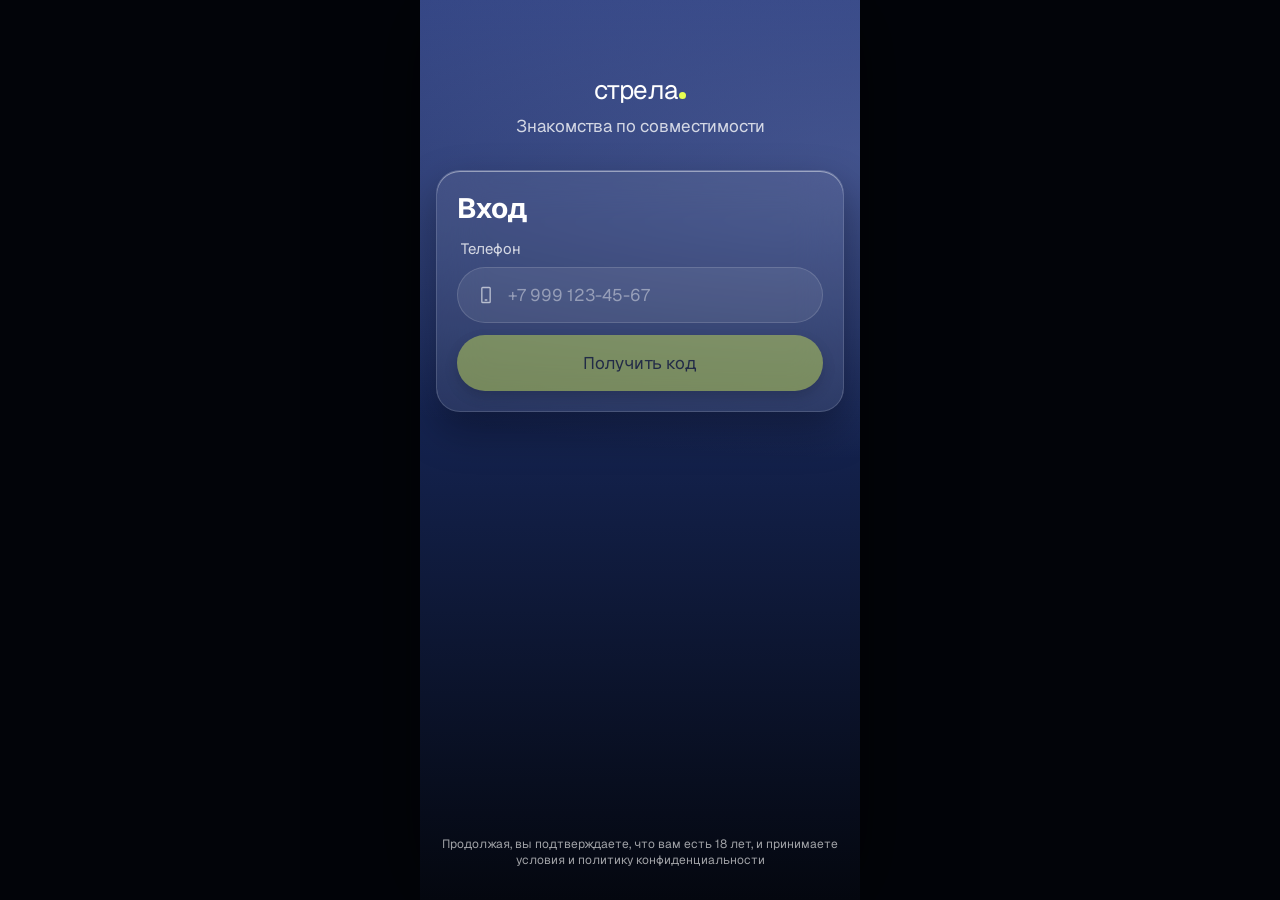
==== strela/index.html @ 4c004683 "Add «Стрела» test PWA under /strela/ Static build of apps/web from dmitriikotov01/strela_app (PR #1)" ====
<!doctype html>
<html lang="ru">
  <head>
    <meta charset="UTF-8" />
    <meta name="viewport" content="width=device-width, initial-scale=1, viewport-fit=cover" />
    <meta name="theme-color" content="#2f4180" />
    <meta name="apple-mobile-web-app-capable" content="yes" />
    <meta name="apple-mobile-web-app-status-bar-style" content="black-translucent" />
    <link rel="apple-touch-icon" href="pwa-192.png" />
    <link rel="icon" href="pwa-192.png" />
    <link rel="preconnect" href="https://fonts.googleapis.com" />
    <link rel="preconnect" href="https://fonts.gstatic.com" crossorigin />
    <link href="https://fonts.googleapis.com/css2?family=Geist:wght@100..500&display=swap" rel="stylesheet" />
    <title>Стрела — знакомства по совместимости</title>
    <script type="module" crossorigin src="/strela/assets/index-BWFSffxX.js"></script>
    <link rel="stylesheet" crossorigin href="/strela/assets/index-DrBJY9d1.css">
  <link rel="manifest" href="/strela/manifest.webmanifest"><script id="vite-plugin-pwa:register-sw" src="/strela/registerSW.js"></script></head>
  <body>
    <div id="root"></div>
  </body>
</html>
---- strela/assets/index-DrBJY9d1.css ----
:root{--bg-top: #2f4180;--bg-mid: #152452;--bg-bottom: #04070f;--bg-cloud: #6878b4;--glass: rgba(255, 255, 255, .08);--glass-strong: rgba(255, 255, 255, .13);--stroke: rgba(255, 255, 255, .14);--stroke-strong: rgba(255, 255, 255, .4);--text: #ffffff;--text-2: rgba(255, 255, 255, .78);--text-3: rgba(255, 255, 255, .62);--text-off: rgba(255, 255, 255, .42);--lime: #e7ff51;--on-lime: #0c0d0f;--low: #ff6b5e;--medium: #ffb547;--good: #5ed6a0;--surface: #141c40;--surface-2: #1c2652;--tab: rgba(11, 21, 48, .75);--shadow-card: 0 18px 40px rgba(0, 0, 8, .35), inset 0 1px 0 rgba(255, 255, 255, .45);--shadow-tile: 0 12px 30px rgba(0, 0, 8, .3), inset 0 1px 0 rgba(255, 255, 255, .35);--shadow-button: 0 8px 20px rgba(0, 0, 8, .3), inset 0 1px 0 rgba(255, 255, 255, .3);--r-16: 16px;--r-20: 20px;--r-24: 24px;--r-28: 28px;--safe-bottom: env(safe-area-inset-bottom, 0px)}*,*:before,*:after{box-sizing:border-box}html,body,#root{height:100%;margin:0}html{background:var(--bg-bottom)}body{font-family:Geist,-apple-system,BlinkMacSystemFont,Segoe UI,system-ui,sans-serif;font-size:17px;line-height:24px;color:var(--text);background:var(--bg-bottom);-webkit-font-smoothing:antialiased;-webkit-tap-highlight-color:transparent;overscroll-behavior:none}a{color:inherit;text-decoration:none}button,input,textarea,select{font:inherit;color:inherit}button{cursor:pointer;border:0;background:none;padding:0}input,textarea{border:0;outline:none;background:none}h1,h2,h3,p{margin:0}.device{position:relative;max-width:440px;min-height:100%;margin:0 auto;overflow:hidden;background:radial-gradient(120% 55% at 70% 18%,rgba(104,120,180,.45),transparent 60%),linear-gradient(180deg,var(--bg-top) 0%,var(--bg-mid) 45%,var(--bg-bottom) 100%);background-attachment:fixed}@media (min-width: 480px){body{background:#020409}.device{min-height:100vh;box-shadow:0 0 80px #0009}}.screen{position:relative;min-height:100dvh;padding:16px 16px calc(120px + var(--safe-bottom));display:flex;flex-direction:column}.screen.no-tab{padding-bottom:calc(32px + var(--safe-bottom))}.t-display{font-weight:300;font-size:52px;line-height:1;letter-spacing:-.04em}.t-large{font-weight:300;font-size:40px;line-height:1.05;letter-spacing:-.03em}.t-hero{font-weight:100;font-size:64px;line-height:1;letter-spacing:-.04em}.t-title-l{font-size:28px;line-height:34px;letter-spacing:-.02em}.t-title{font-weight:500;font-size:20px;line-height:26px;letter-spacing:-.02em}.t-body{font-size:17px;line-height:24px}.t-label{font-size:15px;line-height:20px}.t-caption{font-size:13px;line-height:18px}.t-micro{font-weight:500;font-size:11px;line-height:14px}.t-overline{font-weight:500;font-size:13px;line-height:18px;letter-spacing:.04em;text-transform:uppercase;color:var(--lime)}.c-2{color:var(--text-2)}.c-3{color:var(--text-3)}.c-lime{color:var(--lime)}.c-low{color:var(--low)}.c-medium{color:var(--medium)}.header{display:flex;align-items:center;justify-content:space-between;gap:12px;min-height:52px;margin-bottom:16px}.header .title{flex:1;text-align:center;font-size:17px;color:var(--text-2)}.logo{font-size:26px;font-weight:400;letter-spacing:-.03em}.logo i{display:inline-block;width:7px;height:7px;margin-left:2px;border-radius:50%;background:var(--lime);font-style:normal}.glass{background:var(--glass);border:1px solid var(--stroke);border-radius:var(--r-24);box-shadow:var(--shadow-card);backdrop-filter:blur(24px);-webkit-backdrop-filter:blur(24px)}.tile{background:var(--glass);border:1px solid var(--stroke);border-radius:var(--r-20);box-shadow:var(--shadow-tile)}.card{padding:20px}.stack{display:flex;flex-direction:column;gap:12px}.row{display:flex;align-items:center;gap:12px}.spacer{flex:1}.gbtn{width:52px;height:52px;border-radius:50%;display:grid;place-items:center;background:var(--glass-strong);border:1px solid var(--stroke);box-shadow:var(--shadow-button);backdrop-filter:blur(30px);-webkit-backdrop-filter:blur(30px);flex:none;position:relative}.gbtn .badge{position:absolute;top:-2px;right:-2px;min-width:18px;height:18px;padding:0 5px;border-radius:9px;background:var(--lime);color:var(--on-lime);font-size:11px;font-weight:500;line-height:18px;text-align:center}.btn{display:flex;align-items:center;justify-content:center;gap:8px;width:100%;height:56px;border-radius:28px;font-size:17px;transition:transform .12s ease,opacity .12s ease}.btn:active{transform:scale(.98)}.btn:disabled{opacity:.4;pointer-events:none}.btn.primary{background:var(--lime);color:var(--on-lime);box-shadow:0 6px 14px #00000866}.btn.glass-b{background:var(--glass-strong);border:1px solid var(--stroke);box-shadow:var(--shadow-button)}.btn.link{height:auto;padding:8px;color:var(--lime);font-size:15px}.slider-btn{position:relative;height:60px;border-radius:30px;background:var(--glass-strong);border:1px solid var(--stroke);box-shadow:var(--shadow-button);display:flex;align-items:center;justify-content:center;font-size:17px;width:100%}.slider-btn .knob{position:absolute;left:4px;top:4px;width:50px;height:50px;border-radius:50%;background:var(--lime);color:var(--on-lime);display:grid;place-items:center}.field{display:flex;flex-direction:column;gap:6px}.field label{font-size:15px;color:var(--text-2);padding-left:4px}.input{display:flex;align-items:center;gap:10px;height:56px;padding:0 18px;border-radius:28px;background:var(--glass);border:1px solid var(--stroke)}.input:focus-within{border-color:var(--lime)}.input.error{border-color:var(--low)}.input input{flex:1;min-width:0;font-size:17px}.input input::placeholder{color:var(--text-off)}.input svg{color:var(--text-3);flex:none}.hint{font-size:13px;color:var(--text-3);padding-left:4px}.hint.error{color:var(--low)}.seg{display:flex;padding:4px;border-radius:24px;background:var(--glass);border:1px solid var(--stroke)}.seg button{flex:1;height:38px;border-radius:20px;font-size:15px;color:var(--text-2)}.seg button.on{background:var(--glass-strong);color:var(--text);box-shadow:inset 0 1px #ffffff4d}.chips{display:flex;flex-wrap:wrap;gap:8px}.chip{height:32px;padding:0 12px;border-radius:16px;border:1px solid rgba(231,255,81,.5);color:var(--lime);font-size:13px;display:inline-flex;align-items:center;background:#e7ff510f}.chip.plain{border-color:var(--stroke);color:var(--text-2);background:var(--glass)}.badge-pct{display:inline-flex;align-items:center;gap:4px;height:28px;padding:0 10px;border-radius:14px;background:var(--lime);color:var(--on-lime);font-size:14px;font-weight:500}.badge-pct.sm{height:22px;padding:0 8px;font-size:12px;border-radius:11px}.photo{position:relative;display:grid;place-items:center;overflow:hidden;color:#fff;font-weight:300;background:linear-gradient(180deg,hsl(var(--h, 225) 35% 45%),hsl(var(--h, 225) 40% 20%));border:1px solid var(--stroke)}.photo img{position:absolute;top:0;right:0;bottom:0;left:0;width:100%;height:100%;object-fit:cover}.tabbar{position:fixed;left:50%;transform:translate(-50%);bottom:calc(16px + var(--safe-bottom));width:min(408px,calc(100% - 32px));height:68px;padding:0 12px;border-radius:34px;background:var(--tab);border:1px solid var(--stroke);box-shadow:0 10px 30px #00000866,inset 0 1px #fff3;backdrop-filter:blur(30px);-webkit-backdrop-filter:blur(30px);display:flex;align-items:center;justify-content:space-around;z-index:20}.tabbar a{position:relative;width:52px;height:52px;display:grid;place-items:center;color:var(--text-3)}.tabbar a.on{color:var(--text)}.tabbar a.on:after{content:"";position:absolute;bottom:4px;width:4px;height:4px;border-radius:50%;background:var(--lime)}.tabbar a.center{background:var(--lime);color:var(--on-lime);border-radius:50%}.tabbar a.center.on:after{display:none}.tabbar .dot{position:absolute;top:10px;right:10px;width:8px;height:8px;border-radius:50%;background:var(--lime)}.deck{position:relative;flex:1;min-height:480px;margin-bottom:16px}.swipe-card{position:absolute;top:0;right:0;bottom:0;left:0;border-radius:28px;overflow:hidden;touch-action:none;-webkit-user-select:none;user-select:none;box-shadow:var(--shadow-card);will-change:transform}.swipe-card .photo{position:absolute;top:0;right:0;bottom:0;left:0;border-radius:28px;font-size:96px}.swipe-card .shade{position:absolute;top:0;right:0;bottom:0;left:0;background:linear-gradient(180deg,transparent 40%,rgba(4,7,15,.92) 100%);pointer-events:none}.swipe-card .info{position:absolute;left:20px;right:20px;bottom:20px;display:flex;flex-direction:column;gap:6px;pointer-events:none}.swipe-card .bars{position:absolute;top:12px;left:16px;right:16px;display:flex;gap:6px}.swipe-card .bars i{flex:1;height:3px;border-radius:2px;background:#ffffffd9}.swipe-card.behind{transform:scale(.95) translateY(14px);opacity:.6}.stamp{position:absolute;top:40px;padding:6px 14px;border-radius:12px;border:2px solid;font-size:22px;font-weight:500;letter-spacing:.04em;opacity:0;pointer-events:none}.stamp.like{left:24px;color:var(--lime);border-color:var(--lime);transform:rotate(-12deg)}.stamp.nope{right:24px;color:var(--low);border-color:var(--low);transform:rotate(12deg)}.actions{display:flex;align-items:center;justify-content:center;gap:20px;margin-bottom:8px}.actions .big{width:72px;height:72px;border-radius:50%;background:var(--lime);color:var(--on-lime);display:grid;place-items:center;box-shadow:0 0 24px #e7ff5159}.level{display:flex;flex-direction:column;gap:8px}.level .top{display:flex;justify-content:space-between;font-size:15px;line-height:20px}.level .track{height:6px;border-radius:3px;background:var(--glass-strong);overflow:hidden}.level .fill{height:100%;border-radius:3px;background:var(--lime)}.level .fill.medium{background:var(--medium)}.level .fill.low{background:var(--low)}.ring{position:relative;width:240px;height:240px;margin:0 auto}.ring svg{position:absolute;top:0;right:0;bottom:0;left:0;transform:rotate(-90deg)}.ring .center{position:absolute;top:0;right:0;bottom:0;left:0;display:flex;flex-direction:column;align-items:center;justify-content:center}.list{padding:4px 16px}.list-row{display:flex;align-items:center;gap:12px;padding:12px 0;border-bottom:1px solid var(--stroke);width:100%;text-align:left}.list-row:last-child{border-bottom:0}.list-row .ico{width:44px;height:44px;border-radius:50%;display:grid;place-items:center;background:var(--glass-strong);border:1px solid var(--stroke);flex:none}.bubbles{display:flex;flex-direction:column;gap:10px;padding-bottom:90px}.bubble{max-width:78%;padding:12px 16px;border-radius:20px;font-size:16px;line-height:22px}.bubble.them{align-self:flex-start;background:var(--surface-2);border:1px solid var(--stroke);border-bottom-left-radius:6px}.bubble.me{align-self:flex-end;background:var(--lime);color:var(--on-lime);border-bottom-right-radius:6px}.composer{position:fixed;left:50%;transform:translate(-50%);bottom:calc(16px + var(--safe-bottom));width:min(408px,calc(100% - 32px));display:flex;gap:10px;z-index:20}.composer .input{flex:1;background:#141c40e6;-webkit-backdrop-filter:blur(20px);backdrop-filter:blur(20px)}.send{width:56px;height:56px;border-radius:50%;background:var(--lime);color:var(--on-lime);display:grid;place-items:center;flex:none}.overlay{position:fixed;top:0;right:0;bottom:0;left:0;z-index:50;background:#02040c99;backdrop-filter:blur(8px);-webkit-backdrop-filter:blur(8px);display:flex;align-items:flex-end;justify-content:center;animation:fade .2s ease}.sheet{width:min(440px,100%);max-height:92dvh;overflow:auto;padding:12px 20px calc(24px + var(--safe-bottom));border-radius:28px 28px 0 0;background:linear-gradient(180deg,#1f2c63,#0b1330);border:1px solid var(--stroke);border-bottom:0;animation:up .25s ease}.sheet .grab{width:40px;height:4px;border-radius:2px;background:var(--stroke-strong);margin:0 auto 16px}.fullscreen{position:fixed;top:0;right:0;bottom:0;left:0;z-index:60;overflow:auto}@keyframes fade{0%{opacity:0}}@keyframes up{0%{transform:translateY(40px);opacity:0}}.grid2{display:grid;grid-template-columns:1fr 1fr;gap:12px}.grid3{display:grid;grid-template-columns:repeat(3,1fr);gap:10px}.check{width:22px;height:22px;border-radius:50%;background:var(--lime);color:var(--on-lime);display:grid;place-items:center;flex:none}.progress-dots{display:flex;gap:6px;justify-content:center;flex:1}.progress-dots i{width:14px;height:3px;border-radius:2px;background:var(--stroke-strong)}.progress-dots i.on{width:28px;background:var(--lime)}.select-tile{position:relative;padding:16px;min-height:96px;display:flex;flex-direction:column;justify-content:space-between;text-align:left;border-radius:var(--r-20);background:var(--glass);border:1px solid var(--stroke);box-shadow:var(--shadow-tile)}.select-tile.on{border-color:var(--lime);background:#e7ff5112}.select-tile .check{position:absolute;top:12px;right:12px}.empty{flex:1;display:flex;flex-direction:column;align-items:center;justify-content:center;text-align:center;gap:12px;padding:40px 20px}.locked{position:relative}.locked .blur{filter:blur(6px);pointer-events:none;-webkit-user-select:none;user-select:none}.range{-webkit-appearance:none;-moz-appearance:none;appearance:none;width:100%;height:4px;border-radius:2px;background:linear-gradient(90deg,var(--lime) var(--p, 50%),var(--stroke-strong) var(--p, 50%))}.range::-webkit-slider-thumb{-webkit-appearance:none;width:22px;height:22px;border-radius:50%;background:var(--lime);box-shadow:0 0 10px #e7ff5180}.range::-moz-range-thumb{width:22px;height:22px;border:0;border-radius:50%;background:var(--lime)}.toast{position:fixed;left:50%;top:20px;transform:translate(-50%);z-index:80;padding:10px 16px;border-radius:16px;background:var(--surface-2);border:1px solid var(--stroke);font-size:15px;animation:fade .2s ease}.test-note{font-size:12px;line-height:16px;color:var(--text-3);text-align:center}.report-block{padding:20px;display:flex;flex-direction:column;gap:10px}.report-block p{font-size:16px;line-height:23px;color:var(--text-2);white-space:pre-line}.purpose{display:grid;grid-template-columns:1fr 1fr;gap:10px}.purpose .tile{padding:14px}
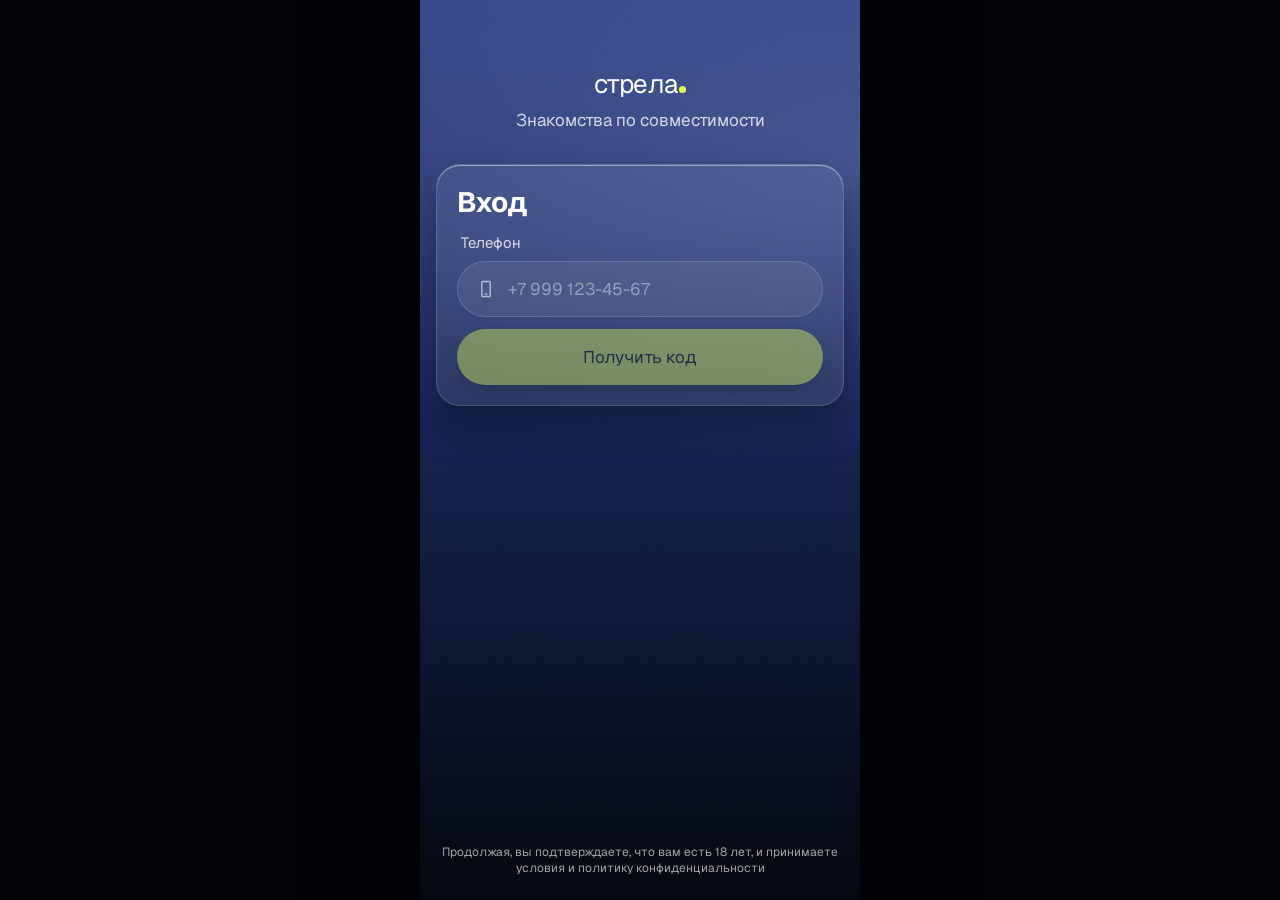
==== commit 9f689050: "Стрела: фото на весь экран, светлая тема, безопасные зоны iPhone, новый порядок меню Co-Authored-By:" ====
--- a/strela/index.html
+++ b/strela/index.html
@@ -12,8 +12,8 @@
     <link rel="preconnect" href="https://fonts.gstatic.com" crossorigin />
     <link href="https://fonts.googleapis.com/css2?family=Geist:wght@100..500&display=swap" rel="stylesheet" />
     <title>Стрела — знакомства по совместимости</title>
-    <script type="module" crossorigin src="/strela/assets/index-BWFSffxX.js"></script>
-    <link rel="stylesheet" crossorigin href="/strela/assets/index-DrBJY9d1.css">
+    <script type="module" crossorigin src="/strela/assets/index-BHqQXn82.js"></script>
+    <link rel="stylesheet" crossorigin href="/strela/assets/index-CnXXMaAQ.css">
   <link rel="manifest" href="/strela/manifest.webmanifest"><script id="vite-plugin-pwa:register-sw" src="/strela/registerSW.js"></script></head>
   <body>
     <div id="root"></div>
--- a/strela/assets/index-CnXXMaAQ.css
+++ b/strela/assets/index-CnXXMaAQ.css
@@ -0,0 +1 @@
+:root{--bg-top: #2f4180;--bg-mid: #152452;--bg-bottom: #04070f;--bg-cloud: #6878b4;--glass: rgba(255, 255, 255, .08);--glass-strong: rgba(255, 255, 255, .13);--stroke: rgba(255, 255, 255, .14);--stroke-strong: rgba(255, 255, 255, .4);--text: #ffffff;--text-2: rgba(255, 255, 255, .78);--text-3: rgba(255, 255, 255, .62);--text-off: rgba(255, 255, 255, .42);--lime: #e7ff51;--on-lime: #0c0d0f;--low: #ff6b5e;--medium: #ffb547;--good: #5ed6a0;--surface: #141c40;--surface-2: #1c2652;--tab: rgba(11, 21, 48, .75);--shadow-card: 0 18px 40px rgba(0, 0, 8, .35), inset 0 1px 0 rgba(255, 255, 255, .45);--shadow-tile: 0 12px 30px rgba(0, 0, 8, .3), inset 0 1px 0 rgba(255, 255, 255, .35);--shadow-button: 0 8px 20px rgba(0, 0, 8, .3), inset 0 1px 0 rgba(255, 255, 255, .3);--r-16: 16px;--r-20: 20px;--r-24: 24px;--r-28: 28px;--safe-top: env(safe-area-inset-top, 0px);--safe-bottom: env(safe-area-inset-bottom, 0px);--tab-bottom: max(10px, calc(var(--safe-bottom) - 8px));--tab-h: 68px;--accent-rgb: 231, 255, 81;--accent-line: rgba(var(--accent-rgb), .6);--verdict: var(--lime);--page-bg: var(--bg-bottom);--desk-bg: #020409;--sheet-bg: linear-gradient(180deg, #1f2c63, #0b1330);--composer-bg: rgba(20, 28, 64, .9);--bottom-fade: rgba(4, 7, 15, .95);--device-bg: radial-gradient(120% 55% at 70% 18%, rgba(104, 120, 180, .45), transparent 60%), linear-gradient(180deg, var(--bg-top) 0%, var(--bg-mid) 45%, var(--bg-bottom) 100%);--grain-opacity: .14;--grain-blend: overlay}:root[data-theme=light]{--bg-top: #ffffff;--bg-mid: #ffffff;--bg-bottom: #ffffff;--glass: rgba(40, 12, 22, .04);--glass-strong: rgba(40, 12, 22, .07);--stroke: rgba(40, 12, 22, .1);--stroke-strong: rgba(40, 12, 22, .28);--text: #1a1216;--text-2: rgba(26, 18, 22, .74);--text-3: rgba(26, 18, 22, .56);--text-off: rgba(26, 18, 22, .38);--lime: #7b1730;--on-lime: #ffffff;--accent-rgb: 123, 23, 48;--verdict: #ffd2dc;--low: #d4473a;--medium: #c97a12;--good: #1f9a63;--surface: #ffffff;--surface-2: #f4eef0;--tab: rgba(255, 255, 255, .85);--shadow-card: 0 14px 34px rgba(60, 16, 30, .1), inset 0 1px 0 rgba(255, 255, 255, .9);--shadow-tile: 0 10px 24px rgba(60, 16, 30, .08), inset 0 1px 0 rgba(255, 255, 255, .9);--shadow-button: 0 6px 16px rgba(60, 16, 30, .1), inset 0 1px 0 rgba(255, 255, 255, .9);--page-bg: #ffffff;--desk-bg: #ebe6e8;--sheet-bg: linear-gradient(180deg, #ffffff, #f7f2f4);--composer-bg: rgba(255, 255, 255, .92);--bottom-fade: rgba(255, 255, 255, .96);--device-bg: radial-gradient(120% 55% at 70% 18%, rgba(123, 23, 48, .06), transparent 60%), #ffffff;--grain-opacity: .1;--grain-blend: multiply}*,*:before,*:after{box-sizing:border-box}html,body,#root{height:100%;margin:0}html{background:var(--page-bg)}body{font-family:Geist,-apple-system,BlinkMacSystemFont,Segoe UI,system-ui,sans-serif;font-size:17px;line-height:24px;color:var(--text);background:var(--page-bg);-webkit-font-smoothing:antialiased;-webkit-tap-highlight-color:transparent;overscroll-behavior:none}a{color:inherit;text-decoration:none}button,input,textarea,select{font:inherit;color:inherit}button{cursor:pointer;border:0;background:none;padding:0}input,textarea{border:0;outline:none;background:none}h1,h2,h3,p{margin:0}.device{position:relative;max-width:440px;min-height:100%;margin:0 auto;overflow:hidden;background:var(--device-bg);background-attachment:fixed}.device:before{content:"";position:absolute;top:0;right:0;bottom:0;left:0;pointer-events:none;opacity:var(--grain-opacity);mix-blend-mode:var(--grain-blend);background-image:url("data:image/svg+xml,%3Csvg xmlns='http://www.w3.org/2000/svg' width='160' height='160'%3E%3Cfilter id='n'%3E%3CfeTurbulence type='fractalNoise' baseFrequency='0.85' numOctaves='3' stitchTiles='stitch'/%3E%3CfeColorMatrix values='0 0 0 0 0.5 0 0 0 0 0.5 0 0 0 0 0.5 0 0 0 1.4 -0.2'/%3E%3C/filter%3E%3Crect width='160' height='160' filter='url(%23n)'/%3E%3C/svg%3E")}@media (min-width: 480px){body{background:var(--desk-bg)}.device{min-height:100vh;box-shadow:0 0 80px #0009}}.screen{position:relative;min-height:100dvh;padding:calc(var(--safe-top) + 10px) 16px calc(var(--tab-bottom) + var(--tab-h) + 24px);display:flex;flex-direction:column}.screen.no-tab{padding-bottom:calc(24px + var(--safe-bottom))}.t-display{font-weight:300;font-size:52px;line-height:1;letter-spacing:-.04em}.t-large{font-weight:300;font-size:40px;line-height:1.05;letter-spacing:-.03em}.t-hero{font-weight:100;font-size:64px;line-height:1;letter-spacing:-.04em}.t-title-l{font-size:28px;line-height:34px;letter-spacing:-.02em}.t-title{font-weight:500;font-size:20px;line-height:26px;letter-spacing:-.02em}.t-body{font-size:17px;line-height:24px}.t-label{font-size:15px;line-height:20px}.t-caption{font-size:13px;line-height:18px}.t-micro{font-weight:500;font-size:11px;line-height:14px}.t-overline{font-weight:500;font-size:13px;line-height:18px;letter-spacing:.04em;text-transform:uppercase;color:var(--lime)}.c-2{color:var(--text-2)}.c-3{color:var(--text-3)}.c-lime{color:var(--lime)}.c-low{color:var(--low)}.c-medium{color:var(--medium)}.header{display:flex;align-items:center;justify-content:space-between;gap:12px;min-height:52px;margin-bottom:16px}.header .title{flex:1;text-align:center;font-size:17px;color:var(--text-2)}.logo{font-size:26px;font-weight:400;letter-spacing:-.03em}.logo i{display:inline-block;width:7px;height:7px;margin-left:2px;border-radius:50%;background:var(--lime);font-style:normal}.glass{background:var(--glass);border:1px solid var(--stroke);border-radius:var(--r-24);box-shadow:var(--shadow-card);backdrop-filter:blur(24px);-webkit-backdrop-filter:blur(24px)}.tile{background:var(--glass);border:1px solid var(--stroke);border-radius:var(--r-20);box-shadow:var(--shadow-tile)}.card{padding:20px}.stack{display:flex;flex-direction:column;gap:12px}.row{display:flex;align-items:center;gap:12px}.spacer{flex:1}.gbtn{width:52px;height:52px;border-radius:50%;display:grid;place-items:center;background:var(--glass-strong);border:1px solid var(--stroke);box-shadow:var(--shadow-button);backdrop-filter:blur(30px);-webkit-backdrop-filter:blur(30px);flex:none;position:relative}.gbtn .badge{position:absolute;top:-2px;right:-2px;min-width:18px;height:18px;padding:0 5px;border-radius:9px;background:var(--lime);color:var(--on-lime);font-size:11px;font-weight:500;line-height:18px;text-align:center}.btn{display:flex;align-items:center;justify-content:center;gap:8px;width:100%;height:56px;border-radius:28px;font-size:17px;transition:transform .12s ease,opacity .12s ease}.btn:active{transform:scale(.98)}.btn:disabled{opacity:.4;pointer-events:none}.btn.primary{background:var(--lime);color:var(--on-lime);box-shadow:0 6px 14px #00000866}.btn.glass-b{background:var(--glass-strong);border:1px solid var(--stroke);box-shadow:var(--shadow-button)}.btn.link{height:auto;padding:8px;color:var(--lime);font-size:15px}.slider-btn{position:relative;height:60px;border-radius:30px;background:var(--glass-strong);border:1px solid var(--stroke);box-shadow:var(--shadow-button);display:flex;align-items:center;justify-content:center;font-size:17px;width:100%}.slider-btn .knob{position:absolute;left:4px;top:4px;width:50px;height:50px;border-radius:50%;background:var(--lime);color:var(--on-lime);display:grid;place-items:center}.field{display:flex;flex-direction:column;gap:6px}.field label{font-size:15px;color:var(--text-2);padding-left:4px}.input{display:flex;align-items:center;gap:10px;height:56px;padding:0 18px;border-radius:28px;background:var(--glass);border:1px solid var(--stroke)}.input:focus-within{border-color:var(--lime)}.input.error{border-color:var(--low)}.input input{flex:1;min-width:0;font-size:17px}.input input::placeholder{color:var(--text-off)}.input svg{color:var(--text-3);flex:none}.hint{font-size:13px;color:var(--text-3);padding-left:4px}.hint.error{color:var(--low)}.seg{display:flex;padding:4px;border-radius:24px;background:var(--glass);border:1px solid var(--stroke)}.seg button{flex:1;height:38px;border-radius:20px;font-size:15px;color:var(--text-2)}.seg button.on{background:var(--glass-strong);color:var(--text);box-shadow:inset 0 1px #ffffff4d}.chips{display:flex;flex-wrap:wrap;gap:8px}.chip{height:32px;padding:0 12px;border-radius:16px;border:1px solid rgba(var(--accent-rgb),.5);color:var(--lime);font-size:13px;display:inline-flex;align-items:center;background:rgba(var(--accent-rgb),.06)}.chip.plain{border-color:var(--stroke);color:var(--text-2);background:var(--glass)}.badge-pct{display:inline-flex;align-items:center;gap:4px;height:28px;padding:0 10px;border-radius:14px;background:var(--lime);color:var(--on-lime);font-size:14px;font-weight:500}.badge-pct.sm{height:22px;padding:0 8px;font-size:12px;border-radius:11px}.photo{position:relative;display:grid;place-items:center;overflow:hidden;color:#fff;font-weight:300;background:linear-gradient(180deg,hsl(var(--h, 225) 35% 45%),hsl(var(--h, 225) 40% 20%));border:1px solid var(--stroke)}.photo img{position:absolute;top:0;right:0;bottom:0;left:0;width:100%;height:100%;object-fit:cover}.tabbar{position:fixed;left:50%;transform:translate(-50%);bottom:var(--tab-bottom);width:min(408px,calc(100% - 32px));height:var(--tab-h);padding:0 12px;border-radius:34px;background:var(--tab);border:1px solid var(--stroke);box-shadow:0 10px 30px #00000866,inset 0 1px #fff3;backdrop-filter:blur(30px);-webkit-backdrop-filter:blur(30px);display:flex;align-items:center;justify-content:space-around;z-index:20}.tabbar a{position:relative;width:52px;height:52px;display:grid;place-items:center;color:var(--text-3)}.tabbar a.on{color:var(--text)}.tabbar a.on:after{content:"";position:absolute;bottom:4px;width:4px;height:4px;border-radius:50%;background:var(--lime)}.tabbar a.center{background:var(--lime);color:var(--on-lime);border-radius:50%}.tabbar a.center.on:after{display:none}.tabbar .dot{position:absolute;top:10px;right:10px;width:8px;height:8px;border-radius:50%;background:var(--lime)}.feed{position:relative;height:100dvh;min-height:100%;overflow:hidden}.feed .deck{position:absolute;top:0;right:0;bottom:0;left:0}.feed-top{position:absolute;top:calc(var(--safe-top) + 8px);left:16px;right:16px;z-index:5;display:flex;align-items:center;justify-content:space-between;color:#fff;pointer-events:none}.feed-top>*{pointer-events:auto}.feed-top .logo{text-shadow:0 1px 8px rgba(0,0,0,.35)}.feed-top .gbtn,.feed-actions .gbtn,.float-top .gbtn{background:#ffffff2e;border-color:#ffffff47;color:#fff;box-shadow:0 8px 20px #0000084d}.feed-actions{position:absolute;left:0;right:0;bottom:calc(var(--tab-bottom) + var(--tab-h) + 14px);z-index:5;margin:0}.feed .empty{height:100%;padding-top:calc(var(--safe-top) + 80px);padding-bottom:calc(var(--tab-bottom) + var(--tab-h) + 24px)}.swipe-card{position:absolute;top:0;right:0;bottom:0;left:0;overflow:hidden;touch-action:none;-webkit-user-select:none;user-select:none;will-change:transform;color:#fff;background:#0b0f1d}.swipe-card .photo{position:absolute;top:0;right:0;bottom:0;left:0;border:0;font-size:140px}.swipe-card .shade{position:absolute;top:0;right:0;bottom:0;left:0;background:linear-gradient(180deg,rgba(4,7,15,.5) 0%,transparent 20%,transparent 42%,rgba(4,7,15,.94) 100%);pointer-events:none}.swipe-card .info{position:absolute;left:20px;right:20px;bottom:calc(var(--tab-bottom) + var(--tab-h) + 14px + 72px + 20px);display:flex;flex-direction:column;gap:6px;pointer-events:none}.swipe-card .c-2{color:#fffc}.swipe-card .verdict{color:var(--verdict)}.swipe-card .bars{position:absolute;top:calc(var(--safe-top) + 68px);left:16px;right:16px;display:flex;gap:6px}.swipe-card .bars i{flex:1;height:3px;border-radius:2px;background:#fff6}.swipe-card .bars i.on{background:#fff}.stamp{position:absolute;top:calc(var(--safe-top) + 90px);padding:6px 14px;border-radius:12px;border:2px solid;font-size:22px;font-weight:500;letter-spacing:.04em;opacity:0;pointer-events:none}.stamp.like{left:24px;color:var(--lime);border-color:var(--lime);transform:rotate(-12deg)}.stamp.nope{right:24px;color:var(--low);border-color:var(--low);transform:rotate(12deg)}:root[data-theme=light] .stamp.like{color:#fff;border-color:#fff}.actions{display:flex;align-items:center;justify-content:center;gap:20px;margin-bottom:8px}.actions .big{width:72px;height:72px;border-radius:50%;background:var(--lime);color:var(--on-lime);display:grid;place-items:center;box-shadow:0 0 24px rgba(var(--accent-rgb),.35)}.float-top{position:absolute;top:calc(var(--safe-top) + 8px);z-index:3}.bottom-bar{position:fixed;left:0;right:0;bottom:0;z-index:10;margin:0;padding:40px 0 calc(var(--safe-bottom) + 14px);background:linear-gradient(180deg,transparent,var(--bottom-fade) 45%)}.level{display:flex;flex-direction:column;gap:8px}.level .top{display:flex;justify-content:space-between;font-size:15px;line-height:20px}.level .track{height:6px;border-radius:3px;background:var(--glass-strong);overflow:hidden}.level .fill{height:100%;border-radius:3px;background:var(--lime)}.level .fill.medium{background:var(--medium)}.level .fill.low{background:var(--low)}.ring{position:relative;width:240px;height:240px;margin:0 auto}.ring svg{position:absolute;top:0;right:0;bottom:0;left:0;transform:rotate(-90deg)}.ring .center{position:absolute;top:0;right:0;bottom:0;left:0;display:flex;flex-direction:column;align-items:center;justify-content:center}.list{padding:4px 16px}.list-row{display:flex;align-items:center;gap:12px;padding:12px 0;border-bottom:1px solid var(--stroke);width:100%;text-align:left}.list-row:last-child{border-bottom:0}.list-row .ico{width:44px;height:44px;border-radius:50%;display:grid;place-items:center;background:var(--glass-strong);border:1px solid var(--stroke);flex:none}.bubbles{display:flex;flex-direction:column;gap:10px;padding-bottom:90px}.bubble{max-width:78%;padding:12px 16px;border-radius:20px;font-size:16px;line-height:22px}.bubble.them{align-self:flex-start;background:var(--surface-2);border:1px solid var(--stroke);border-bottom-left-radius:6px}.bubble.me{align-self:flex-end;background:var(--lime);color:var(--on-lime);border-bottom-right-radius:6px}.composer{position:fixed;left:50%;transform:translate(-50%);bottom:var(--tab-bottom);width:min(408px,calc(100% - 32px));display:flex;gap:10px;z-index:20}.composer .input{flex:1;background:var(--composer-bg);-webkit-backdrop-filter:blur(20px);backdrop-filter:blur(20px)}.send{width:56px;height:56px;border-radius:50%;background:var(--lime);color:var(--on-lime);display:grid;place-items:center;flex:none}.overlay{position:fixed;top:0;right:0;bottom:0;left:0;z-index:50;background:#02040c99;backdrop-filter:blur(8px);-webkit-backdrop-filter:blur(8px);display:flex;align-items:flex-end;justify-content:center;animation:fade .2s ease}.sheet{width:min(440px,100%);max-height:92dvh;overflow:auto;padding:12px 20px calc(24px + var(--safe-bottom));border-radius:28px 28px 0 0;background:var(--sheet-bg);border:1px solid var(--stroke);border-bottom:0;animation:up .25s ease}.sheet .grab{width:40px;height:4px;border-radius:2px;background:var(--stroke-strong);margin:0 auto 16px}.fullscreen{position:fixed;top:0;right:0;bottom:0;left:0;z-index:60;overflow:auto}@keyframes fade{0%{opacity:0}}@keyframes up{0%{transform:translateY(40px);opacity:0}}.grid2{display:grid;grid-template-columns:1fr 1fr;gap:12px}.grid3{display:grid;grid-template-columns:repeat(3,1fr);gap:10px}.check{width:22px;height:22px;border-radius:50%;background:var(--lime);color:var(--on-lime);display:grid;place-items:center;flex:none}.progress-dots{display:flex;gap:6px;justify-content:center;flex:1}.progress-dots i{width:14px;height:3px;border-radius:2px;background:var(--stroke-strong)}.progress-dots i.on{width:28px;background:var(--lime)}.select-tile{position:relative;padding:16px;min-height:96px;display:flex;flex-direction:column;justify-content:space-between;text-align:left;border-radius:var(--r-20);background:var(--glass);border:1px solid var(--stroke);box-shadow:var(--shadow-tile)}.select-tile.on{border-color:var(--lime);background:rgba(var(--accent-rgb),.07)}.select-tile .check{position:absolute;top:12px;right:12px}.empty{flex:1;display:flex;flex-direction:column;align-items:center;justify-content:center;text-align:center;gap:12px;padding:40px 20px}.locked{position:relative}.locked .blur{filter:blur(6px);pointer-events:none;-webkit-user-select:none;user-select:none}.range{-webkit-appearance:none;-moz-appearance:none;appearance:none;width:100%;height:4px;border-radius:2px;background:linear-gradient(90deg,var(--lime) var(--p, 50%),var(--stroke-strong) var(--p, 50%))}.range::-webkit-slider-thumb{-webkit-appearance:none;width:22px;height:22px;border-radius:50%;background:var(--lime);box-shadow:0 0 10px rgba(var(--accent-rgb),.5)}.range::-moz-range-thumb{width:22px;height:22px;border:0;border-radius:50%;background:var(--lime)}.toast{position:fixed;left:50%;top:calc(var(--safe-top) + 12px);transform:translate(-50%);z-index:80;padding:10px 16px;border-radius:16px;background:var(--surface-2);border:1px solid var(--stroke);font-size:15px;animation:fade .2s ease}.test-note{font-size:12px;line-height:16px;color:var(--text-3);text-align:center}.report-block{padding:20px;display:flex;flex-direction:column;gap:10px}.report-block p{font-size:16px;line-height:23px;color:var(--text-2);white-space:pre-line}.purpose{display:grid;grid-template-columns:1fr 1fr;gap:10px}.purpose .tile{padding:14px}
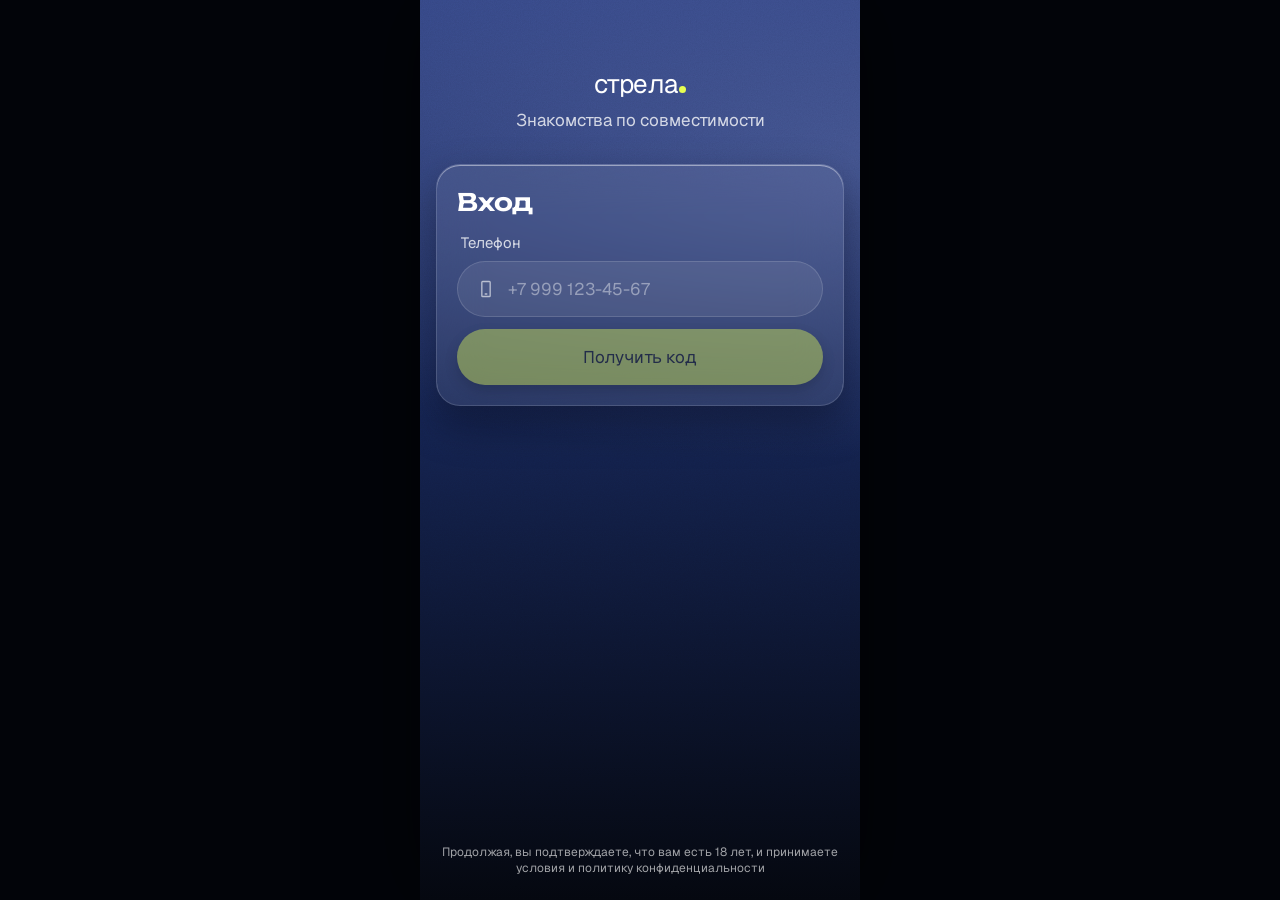
==== commit 5be0f3b5: "Стрела: правка анкеты, закреплённые заголовки, активность, шрифты заголовков Co-Authored-By: Claude " ====
--- a/strela/index.html
+++ b/strela/index.html
@@ -10,10 +10,10 @@
     <link rel="icon" href="pwa-192.png" />
     <link rel="preconnect" href="https://fonts.googleapis.com" />
     <link rel="preconnect" href="https://fonts.gstatic.com" crossorigin />
-    <link href="https://fonts.googleapis.com/css2?family=Geist:wght@100..500&display=swap" rel="stylesheet" />
+    <link href="https://fonts.googleapis.com/css2?family=Geist:wght@100..500&family=Unbounded:wght@600;700&family=Onest:wght@700;800&family=Manrope:wght@700;800&display=swap" rel="stylesheet" />
     <title>Стрела — знакомства по совместимости</title>
-    <script type="module" crossorigin src="/strela/assets/index-BHqQXn82.js"></script>
-    <link rel="stylesheet" crossorigin href="/strela/assets/index-CnXXMaAQ.css">
+    <script type="module" crossorigin src="/strela/assets/index-DZE8N_oC.js"></script>
+    <link rel="stylesheet" crossorigin href="/strela/assets/index-CQaqmxAs.css">
   <link rel="manifest" href="/strela/manifest.webmanifest"><script id="vite-plugin-pwa:register-sw" src="/strela/registerSW.js"></script></head>
   <body>
     <div id="root"></div>
--- a/strela/assets/index-CQaqmxAs.css
+++ b/strela/assets/index-CQaqmxAs.css
@@ -0,0 +1 @@
+:root{--bg-top: #2f4180;--bg-mid: #152452;--bg-bottom: #04070f;--bg-cloud: #6878b4;--glass: rgba(255, 255, 255, .08);--glass-strong: rgba(255, 255, 255, .13);--stroke: rgba(255, 255, 255, .14);--stroke-strong: rgba(255, 255, 255, .4);--text: #ffffff;--text-2: rgba(255, 255, 255, .78);--text-3: rgba(255, 255, 255, .62);--text-off: rgba(255, 255, 255, .42);--lime: #e7ff51;--on-lime: #0c0d0f;--low: #ff6b5e;--medium: #ffb547;--good: #5ed6a0;--surface: #141c40;--surface-2: #1c2652;--tab: rgba(11, 21, 48, .75);--shadow-card: 0 18px 40px rgba(0, 0, 8, .35), inset 0 1px 0 rgba(255, 255, 255, .45);--shadow-tile: 0 12px 30px rgba(0, 0, 8, .3), inset 0 1px 0 rgba(255, 255, 255, .35);--shadow-button: 0 8px 20px rgba(0, 0, 8, .3), inset 0 1px 0 rgba(255, 255, 255, .3);--r-16: 16px;--r-20: 20px;--r-24: 24px;--r-28: 28px;--safe-top: env(safe-area-inset-top, 0px);--safe-bottom: env(safe-area-inset-bottom, 0px);--tab-bottom: max(10px, calc(var(--safe-bottom) - 8px));--tab-h: 68px;--accent-rgb: 231, 255, 81;--accent-line: rgba(var(--accent-rgb), .6);--verdict: var(--lime);--accent-ink: var(--lime);--page-bg: var(--bg-bottom);--desk-bg: #020409;--sheet-bg: linear-gradient(180deg, #1f2c63, #0b1330);--composer-bg: rgba(20, 28, 64, .9);--bottom-fade: rgba(4, 7, 15, .95);--header-fade: rgba(24, 38, 86, .94);--device-bg: radial-gradient(120% 55% at 70% 18%, rgba(104, 120, 180, .45), transparent 60%), linear-gradient(180deg, var(--bg-top) 0%, var(--bg-mid) 45%, var(--bg-bottom) 100%);--grain-opacity: .14;--grain-blend: overlay}:root[data-theme=light]{--bg-top: #ffffff;--bg-mid: #ffffff;--bg-bottom: #ffffff;--glass: rgba(40, 12, 22, .04);--glass-strong: rgba(40, 12, 22, .07);--stroke: rgba(40, 12, 22, .1);--stroke-strong: rgba(40, 12, 22, .28);--text: #1a1216;--text-2: rgba(26, 18, 22, .74);--text-3: rgba(26, 18, 22, .56);--text-off: rgba(26, 18, 22, .38);--accent-ink: #5a6900;--low: #d4473a;--medium: #c97a12;--good: #1f9a63;--surface: #ffffff;--surface-2: #f4eef0;--tab: rgba(255, 255, 255, .85);--shadow-card: 0 14px 34px rgba(60, 16, 30, .1), inset 0 1px 0 rgba(255, 255, 255, .9);--shadow-tile: 0 10px 24px rgba(60, 16, 30, .08), inset 0 1px 0 rgba(255, 255, 255, .9);--shadow-button: 0 6px 16px rgba(60, 16, 30, .1), inset 0 1px 0 rgba(255, 255, 255, .9);--page-bg: #ffffff;--desk-bg: #ebe6e8;--sheet-bg: linear-gradient(180deg, #ffffff, #f7f2f4);--composer-bg: rgba(255, 255, 255, .92);--bottom-fade: rgba(255, 255, 255, .96);--header-fade: rgba(255, 255, 255, .94);--device-bg: radial-gradient(120% 55% at 70% 18%, rgba(200, 225, 40, .1), transparent 60%), #ffffff;--grain-opacity: .1;--grain-blend: multiply}*,*:before,*:after{box-sizing:border-box}html,body,#root{height:100%;margin:0}html{background:var(--page-bg)}body{font-family:Geist,-apple-system,BlinkMacSystemFont,Segoe UI,system-ui,sans-serif;font-size:17px;line-height:24px;color:var(--text);background:var(--page-bg);-webkit-font-smoothing:antialiased;-webkit-tap-highlight-color:transparent;overscroll-behavior:none}a{color:inherit;text-decoration:none}button,input,textarea,select{font:inherit;color:inherit}button{cursor:pointer;border:0;background:none;padding:0}input,textarea{border:0;outline:none;background:none}h1,h2,h3,p{margin:0}.device{position:relative;max-width:440px;min-height:100%;margin:0 auto;overflow:hidden;overflow:clip;background:var(--device-bg);background-attachment:fixed}.device:before{content:"";position:absolute;top:0;right:0;bottom:0;left:0;pointer-events:none;opacity:var(--grain-opacity);mix-blend-mode:var(--grain-blend);background-image:url("data:image/svg+xml,%3Csvg xmlns='http://www.w3.org/2000/svg' width='160' height='160'%3E%3Cfilter id='n'%3E%3CfeTurbulence type='fractalNoise' baseFrequency='0.85' numOctaves='3' stitchTiles='stitch'/%3E%3CfeColorMatrix values='0 0 0 0 0.5 0 0 0 0 0.5 0 0 0 0 0.5 0 0 0 1.4 -0.2'/%3E%3C/filter%3E%3Crect width='160' height='160' filter='url(%23n)'/%3E%3C/svg%3E")}@media (min-width: 480px){body{background:var(--desk-bg)}.device{min-height:100vh;box-shadow:0 0 80px #0009}}.screen{position:relative;min-height:100dvh;padding:calc(var(--safe-top) + 10px) 16px calc(var(--tab-bottom) + var(--tab-h) + 24px);display:flex;flex-direction:column}.screen.no-tab{padding-bottom:calc(24px + var(--safe-bottom))}.t-display{font-weight:300;font-size:52px;line-height:1;letter-spacing:-.04em}.t-large{font-weight:300;font-size:40px;line-height:1.05;letter-spacing:-.03em}.t-hero{font-weight:100;font-size:64px;line-height:1;letter-spacing:-.04em}.t-title-l{font-family:var(--font-head);font-weight:var(--head-weight);font-size:calc(28px * var(--head-k));line-height:34px;letter-spacing:var(--head-ls)}.t-title{font-family:var(--font-head);font-weight:var(--head-weight);font-size:calc(20px * var(--head-k));line-height:26px;letter-spacing:var(--head-ls)}:root,[data-head-font=unbounded]{--font-head: "Unbounded", "Geist", sans-serif;--head-weight: 600;--head-k: .86;--head-ls: -.01em}[data-head-font=onest]{--font-head: "Onest", "Geist", sans-serif;--head-weight: 800;--head-k: 1;--head-ls: -.02em}[data-head-font=manrope]{--font-head: "Manrope", "Geist", sans-serif;--head-weight: 800;--head-k: 1;--head-ls: -.02em}[data-head-font=geist]{--font-head: "Geist", sans-serif;--head-weight: 500;--head-k: 1;--head-ls: -.02em}.t-body{font-size:17px;line-height:24px}.t-label{font-size:15px;line-height:20px}.t-caption{font-size:13px;line-height:18px}.t-micro{font-weight:500;font-size:11px;line-height:14px}.t-overline{font-weight:500;font-size:13px;line-height:18px;letter-spacing:.04em;text-transform:uppercase;color:var(--accent-ink)}.c-2{color:var(--text-2)}.c-3{color:var(--text-3)}.c-lime{color:var(--accent-ink)}.c-low{color:var(--low)}.c-medium{color:var(--medium)}.header{display:flex;align-items:center;justify-content:space-between;gap:12px;min-height:52px;margin-bottom:16px}.screen>.header{position:sticky;top:0;z-index:15;margin:calc(-10px - var(--safe-top)) -16px 16px;padding:calc(var(--safe-top) + 10px) 16px 8px}.screen>.header:before{content:"";position:absolute;top:0;right:0;bottom:0;left:0;z-index:-1;pointer-events:none;backdrop-filter:blur(18px);-webkit-backdrop-filter:blur(18px);background:linear-gradient(180deg,var(--header-fade) 0%,var(--header-fade) 55%,transparent 100%);-webkit-mask-image:linear-gradient(180deg,#000 70%,transparent);mask-image:linear-gradient(180deg,#000 70%,transparent);opacity:var(--header-shade, 0);transition:opacity .2s ease}.scrolled .screen>.header:before{--header-shade: 1;opacity:1}.header .title{flex:1;text-align:center;font-size:17px;color:var(--text-2)}.logo{font-size:26px;font-weight:400;letter-spacing:-.03em}.logo i{display:inline-block;width:7px;height:7px;margin-left:2px;border-radius:50%;background:var(--lime);font-style:normal}.glass{background:var(--glass);border:1px solid var(--stroke);border-radius:var(--r-24);box-shadow:var(--shadow-card);backdrop-filter:blur(24px);-webkit-backdrop-filter:blur(24px)}.tile{background:var(--glass);border:1px solid var(--stroke);border-radius:var(--r-20);box-shadow:var(--shadow-tile)}.card{padding:20px}.stack{display:flex;flex-direction:column;gap:12px}.row{display:flex;align-items:center;gap:12px}.spacer{flex:1}.gbtn{width:52px;height:52px;border-radius:50%;display:grid;place-items:center;background:var(--glass-strong);border:1px solid var(--stroke);box-shadow:var(--shadow-button);backdrop-filter:blur(30px);-webkit-backdrop-filter:blur(30px);flex:none;position:relative}.gbtn .badge{position:absolute;top:-2px;right:-2px;min-width:18px;height:18px;padding:0 5px;border-radius:9px;background:var(--lime);color:var(--on-lime);font-size:11px;font-weight:500;line-height:18px;text-align:center}.btn{display:flex;align-items:center;justify-content:center;gap:8px;width:100%;height:56px;border-radius:28px;font-size:17px;transition:transform .12s ease,opacity .12s ease}.btn:active{transform:scale(.98)}.btn:disabled{opacity:.4;pointer-events:none}.btn.primary{background:var(--lime);color:var(--on-lime);box-shadow:0 6px 14px #00000866}.btn.glass-b{background:var(--glass-strong);border:1px solid var(--stroke);box-shadow:var(--shadow-button)}.btn.link{height:auto;padding:8px;color:var(--accent-ink);font-size:15px}.slider-btn{position:relative;height:60px;border-radius:30px;background:var(--glass-strong);border:1px solid var(--stroke);box-shadow:var(--shadow-button);display:flex;align-items:center;justify-content:center;font-size:17px;width:100%}.slider-btn .knob{position:absolute;left:4px;top:4px;width:50px;height:50px;border-radius:50%;background:var(--lime);color:var(--on-lime);display:grid;place-items:center}.field{display:flex;flex-direction:column;gap:6px}.field label{font-size:15px;color:var(--text-2);padding-left:4px}.input{display:flex;align-items:center;gap:10px;height:56px;padding:0 18px;border-radius:28px;background:var(--glass);border:1px solid var(--stroke)}.input:focus-within{border-color:var(--accent-ink)}.input.error{border-color:var(--low)}.input input{flex:1;min-width:0;font-size:17px}.input input::placeholder{color:var(--text-off)}.input svg{color:var(--text-3);flex:none}.hint{font-size:13px;color:var(--text-3);padding-left:4px}.hint.error{color:var(--low)}.seg{display:flex;padding:4px;border-radius:24px;background:var(--glass);border:1px solid var(--stroke)}.seg button{flex:1;height:38px;border-radius:20px;font-size:15px;color:var(--text-2)}.seg button.on{background:var(--glass-strong);color:var(--text);box-shadow:inset 0 1px #ffffff4d}.chips{display:flex;flex-wrap:wrap;gap:8px}.chip{height:32px;padding:0 12px;border-radius:16px;border:1px solid rgba(var(--accent-rgb),.5);color:var(--accent-ink);font-size:13px;display:inline-flex;align-items:center;background:rgba(var(--accent-rgb),.06)}.chip.plain{border-color:var(--stroke);color:var(--text-2);background:var(--glass)}.badge-pct{display:inline-flex;align-items:center;gap:4px;height:28px;padding:0 10px;border-radius:14px;background:var(--lime);color:var(--on-lime);font-size:14px;font-weight:500}.badge-pct.sm{height:22px;padding:0 8px;font-size:12px;border-radius:11px}.photo{position:relative;display:grid;place-items:center;overflow:hidden;color:#fff;font-weight:300;background:linear-gradient(180deg,hsl(var(--h, 225) 35% 45%),hsl(var(--h, 225) 40% 20%));border:1px solid var(--stroke)}.photo img{position:absolute;top:0;right:0;bottom:0;left:0;width:100%;height:100%;object-fit:cover}.tabbar{position:fixed;left:50%;transform:translate(-50%);bottom:var(--tab-bottom);width:min(408px,calc(100% - 32px));height:var(--tab-h);padding:0 12px;border-radius:34px;background:var(--tab);border:1px solid var(--stroke);box-shadow:0 10px 30px #00000866,inset 0 1px #fff3;backdrop-filter:blur(30px);-webkit-backdrop-filter:blur(30px);display:flex;align-items:center;justify-content:space-around;z-index:20}.tabbar a{position:relative;width:52px;height:52px;display:grid;place-items:center;color:var(--text-3)}.tabbar a.on{color:var(--text)}.tabbar a.on:after{content:"";position:absolute;bottom:4px;width:4px;height:4px;border-radius:50%;background:var(--accent-ink)}.tabbar a.center{background:var(--lime);color:var(--on-lime);border-radius:50%}.tabbar a.center.on:after{display:none}.tabbar .dot{position:absolute;top:10px;right:10px;width:8px;height:8px;border-radius:50%;background:var(--lime)}.user-btn{position:fixed;z-index:20;top:calc(var(--safe-top) + 10px);right:max(16px,calc((100vw - 440px)/2 + 16px));width:52px;height:52px;border-radius:50%;overflow:hidden;display:grid;place-items:center;font-size:20px;color:#fff;background:linear-gradient(180deg,#4b5f9b,#222d4f);border:2px solid var(--lime);box-shadow:var(--shadow-button)}.user-btn img{width:100%;height:100%;object-fit:cover}.tab-slot{width:52px;height:52px}.feed{position:relative;height:100dvh;min-height:100%;overflow:hidden}.feed .deck{position:absolute;top:0;right:0;bottom:0;left:0}.feed-top{position:absolute;top:calc(var(--safe-top) + 10px);left:16px;right:16px;z-index:5;display:flex;align-items:center;justify-content:space-between;color:#fff;pointer-events:none}.feed-top>*{pointer-events:auto}.feed-top .logo{text-shadow:0 1px 8px rgba(0,0,0,.35)}.feed-top .gbtn,.feed-actions .gbtn,.float-top .gbtn{background:#ffffff2e;border-color:#ffffff47;color:#fff;box-shadow:0 8px 20px #0000084d}.cap-chip{position:absolute;z-index:5;top:calc(var(--safe-top) + 70px);left:50%;transform:translate(-50%);white-space:nowrap;display:inline-flex;align-items:center;gap:6px;height:30px;padding:0 12px;border-radius:15px;font-size:13px;background:#00000073;color:#fff;border:1px solid rgba(255,255,255,.25);backdrop-filter:blur(12px);-webkit-backdrop-filter:blur(12px)}.feed-actions{position:absolute;left:0;right:0;bottom:calc(var(--tab-bottom) + var(--tab-h) + 14px);z-index:5;margin:0}.feed .empty{height:100%;padding-top:calc(var(--safe-top) + 80px);padding-bottom:calc(var(--tab-bottom) + var(--tab-h) + 24px)}.swipe-card{position:absolute;top:0;right:0;bottom:0;left:0;overflow:hidden;touch-action:none;-webkit-user-select:none;user-select:none;will-change:transform;color:#fff;background:#0b0f1d}.swipe-card .photo{position:absolute;top:0;right:0;bottom:0;left:0;border:0;font-size:140px}.swipe-card .shade{position:absolute;top:0;right:0;bottom:0;left:0;background:linear-gradient(180deg,rgba(4,7,15,.5) 0%,transparent 20%,transparent 42%,rgba(4,7,15,.94) 100%);pointer-events:none}.swipe-card .info{position:absolute;left:20px;right:20px;bottom:calc(var(--tab-bottom) + var(--tab-h) + 14px + 72px + 20px);display:flex;flex-direction:column;gap:6px;pointer-events:none}.swipe-card .c-2{color:#fffc}.swipe-card .verdict{color:var(--verdict)}.swipe-card .bars{position:absolute;top:calc(var(--safe-top) + 108px);left:16px;right:16px;display:flex;gap:6px}.swipe-card .bars i{flex:1;height:3px;border-radius:2px;background:#fff6}.swipe-card .bars i.on{background:#fff}.stamp{position:absolute;top:calc(var(--safe-top) + 90px);padding:6px 14px;border-radius:12px;border:2px solid;font-size:22px;font-weight:500;letter-spacing:.04em;opacity:0;pointer-events:none}.stamp.like{left:24px;color:var(--lime);border-color:var(--lime);transform:rotate(-12deg)}.stamp.nope{right:24px;color:var(--low);border-color:var(--low);transform:rotate(12deg)}.actions{display:flex;align-items:center;justify-content:center;gap:20px;margin-bottom:8px}.actions .big{width:72px;height:72px;border-radius:50%;background:var(--lime);color:var(--on-lime);display:grid;place-items:center;box-shadow:0 0 24px rgba(var(--accent-rgb),.35)}.float-top{position:fixed;top:calc(var(--safe-top) + 10px);z-index:15;margin-left:max(0px,calc((100vw - 440px)/2))}.bottom-bar{position:fixed;left:0;right:0;bottom:0;z-index:10;margin:0;padding:40px 0 calc(var(--safe-bottom) + 14px);background:linear-gradient(180deg,transparent,var(--bottom-fade) 45%)}.level{display:flex;flex-direction:column;gap:8px}.level .top{display:flex;justify-content:space-between;font-size:15px;line-height:20px}.level .track{height:6px;border-radius:3px;background:var(--glass-strong);overflow:hidden}.level .fill{height:100%;border-radius:3px;background:var(--lime)}.level .fill.medium{background:var(--medium)}.level .fill.low{background:var(--low)}.ring{position:relative;width:240px;height:240px;margin:0 auto}.ring svg{position:absolute;top:0;right:0;bottom:0;left:0;transform:rotate(-90deg)}.ring .center{position:absolute;top:0;right:0;bottom:0;left:0;display:flex;flex-direction:column;align-items:center;justify-content:center}.list{padding:4px 16px}.list-row{display:flex;align-items:center;gap:12px;padding:12px 0;border-bottom:1px solid var(--stroke);width:100%;text-align:left}.list-row:last-child{border-bottom:0}.list-row .ico{width:44px;height:44px;border-radius:50%;display:grid;place-items:center;background:var(--glass-strong);border:1px solid var(--stroke);flex:none}.bubbles{display:flex;flex-direction:column;gap:10px;padding-bottom:90px}.bubble{max-width:78%;padding:12px 16px;border-radius:20px;font-size:16px;line-height:22px}.bubble.them{align-self:flex-start;background:var(--surface-2);border:1px solid var(--stroke);border-bottom-left-radius:6px}.bubble.me{align-self:flex-end;background:var(--lime);color:var(--on-lime);border-bottom-right-radius:6px}.composer{position:fixed;left:50%;transform:translate(-50%);bottom:var(--tab-bottom);width:min(408px,calc(100% - 32px));display:flex;gap:10px;z-index:20}.composer .input{flex:1;background:var(--composer-bg);-webkit-backdrop-filter:blur(20px);backdrop-filter:blur(20px)}.send{width:56px;height:56px;border-radius:50%;background:var(--lime);color:var(--on-lime);display:grid;place-items:center;flex:none}.overlay{position:fixed;top:0;right:0;bottom:0;left:0;z-index:50;background:#02040c99;backdrop-filter:blur(8px);-webkit-backdrop-filter:blur(8px);display:flex;align-items:flex-end;justify-content:center;animation:fade .2s ease}.sheet{width:min(440px,100%);max-height:92dvh;overflow:auto;padding:12px 20px calc(24px + var(--safe-bottom));border-radius:28px 28px 0 0;background:var(--sheet-bg);border:1px solid var(--stroke);border-bottom:0;animation:up .25s ease}.sheet .grab{width:40px;height:4px;border-radius:2px;background:var(--stroke-strong);margin:0 auto 16px}.fullscreen{position:fixed;top:0;right:0;bottom:0;left:0;z-index:60;overflow:auto}@keyframes fade{0%{opacity:0}}@keyframes up{0%{transform:translateY(40px);opacity:0}}.grid2{display:grid;grid-template-columns:1fr 1fr;gap:12px}.grid3{display:grid;grid-template-columns:repeat(3,1fr);gap:10px}.check{width:22px;height:22px;border-radius:50%;background:var(--lime);color:var(--on-lime);display:grid;place-items:center;flex:none}.progress-dots{display:flex;gap:6px;justify-content:center;flex:1}.progress-dots i{width:14px;height:3px;border-radius:2px;background:var(--stroke-strong)}.progress-dots i.on{width:28px;background:var(--lime)}.select-tile{position:relative;padding:16px;min-height:96px;display:flex;flex-direction:column;justify-content:space-between;text-align:left;border-radius:var(--r-20);background:var(--glass);border:1px solid var(--stroke);box-shadow:var(--shadow-tile)}.select-tile.on{border-color:var(--accent-ink);background:rgba(var(--accent-rgb),.07)}.select-tile .check{position:absolute;top:12px;right:12px}.empty{flex:1;display:flex;flex-direction:column;align-items:center;justify-content:center;text-align:center;gap:12px;padding:40px 20px}.locked{position:relative}.locked .blur{filter:blur(6px);pointer-events:none;-webkit-user-select:none;user-select:none}.range{-webkit-appearance:none;-moz-appearance:none;appearance:none;width:100%;height:4px;border-radius:2px;background:linear-gradient(90deg,var(--lime) var(--p, 50%),var(--stroke-strong) var(--p, 50%))}.range::-webkit-slider-thumb{-webkit-appearance:none;width:22px;height:22px;border-radius:50%;background:var(--lime);box-shadow:0 0 10px rgba(var(--accent-rgb),.5)}.range::-moz-range-thumb{width:22px;height:22px;border:0;border-radius:50%;background:var(--lime)}.toast{position:fixed;left:50%;top:calc(var(--safe-top) + 12px);transform:translate(-50%);z-index:80;padding:10px 16px;border-radius:16px;background:var(--surface-2);border:1px solid var(--stroke);font-size:15px;animation:fade .2s ease}.test-note{font-size:12px;line-height:16px;color:var(--text-3);text-align:center}.report-block{padding:20px;display:flex;flex-direction:column;gap:10px}.report-block p{font-size:16px;line-height:23px;color:var(--text-2);white-space:pre-line}.purpose{display:grid;grid-template-columns:1fr 1fr;gap:10px}.purpose .tile{padding:14px}.dual{position:relative;height:22px}.dual:before{content:"";position:absolute;left:0;right:0;top:9px;height:4px;border-radius:2px;background:linear-gradient(90deg,var(--stroke-strong) var(--a),var(--lime) var(--a),var(--lime) var(--b),var(--stroke-strong) var(--b))}.dual input{position:absolute;top:0;right:0;bottom:0;left:0;width:100%;margin:0;-webkit-appearance:none;-moz-appearance:none;appearance:none;background:none;pointer-events:none}.dual input::-webkit-slider-thumb{-webkit-appearance:none;pointer-events:auto;width:22px;height:22px;border-radius:50%;background:var(--lime);box-shadow:0 0 10px rgba(var(--accent-rgb),.5)}.dual input::-moz-range-thumb{pointer-events:auto;width:22px;height:22px;border:0;border-radius:50%;background:var(--lime)}.chip.plain.on{border-color:var(--accent-ink)}button.chip{cursor:pointer}:root[data-theme=light] .chip:not(.plain){background:rgba(var(--accent-rgb),.35);border-color:#5a690073}.sell{font-weight:500;display:-webkit-box;-webkit-line-clamp:2;-webkit-box-orient:vertical;overflow:hidden}
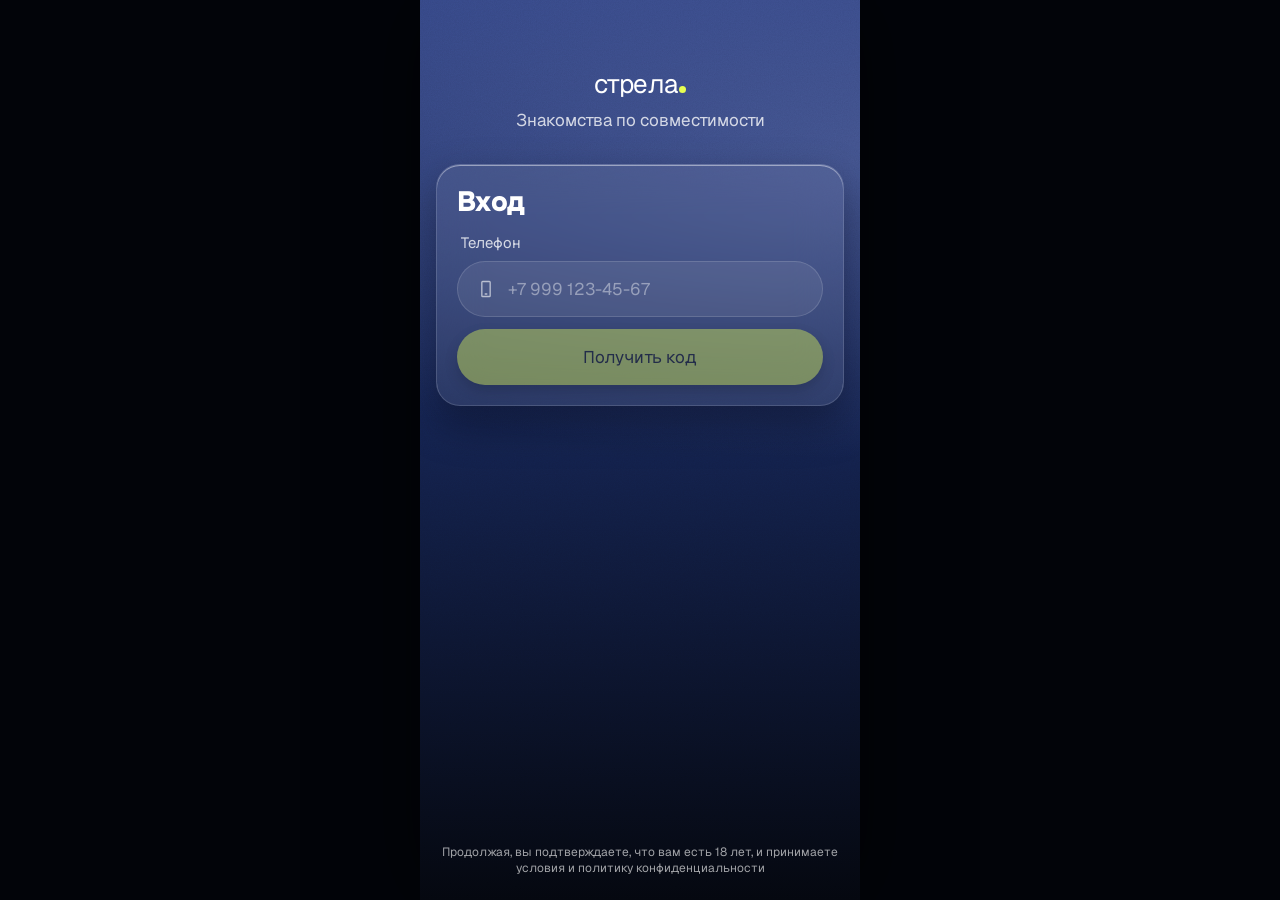
==== commit 4f24f62f: "Стрела: шрифт заголовков Onest Co-Authored-By: Claude Opus 5.5 (1M context) <noreply@anthropic.com> " ====
--- a/strela/index.html
+++ b/strela/index.html
@@ -10,10 +10,10 @@
     <link rel="icon" href="pwa-192.png" />
     <link rel="preconnect" href="https://fonts.googleapis.com" />
     <link rel="preconnect" href="https://fonts.gstatic.com" crossorigin />
-    <link href="https://fonts.googleapis.com/css2?family=Geist:wght@100..500&family=Unbounded:wght@600;700&family=Onest:wght@700;800&family=Manrope:wght@700;800&display=swap" rel="stylesheet" />
+    <link href="https://fonts.googleapis.com/css2?family=Geist:wght@100..500&family=Onest:wght@700;800&display=swap" rel="stylesheet" />
     <title>Стрела — знакомства по совместимости</title>
-    <script type="module" crossorigin src="/strela/assets/index-DZE8N_oC.js"></script>
-    <link rel="stylesheet" crossorigin href="/strela/assets/index-CQaqmxAs.css">
+    <script type="module" crossorigin src="/strela/assets/index-COQjDh7o.js"></script>
+    <link rel="stylesheet" crossorigin href="/strela/assets/index-CKKaJrZs.css">
   <link rel="manifest" href="/strela/manifest.webmanifest"><script id="vite-plugin-pwa:register-sw" src="/strela/registerSW.js"></script></head>
   <body>
     <div id="root"></div>
--- a/strela/assets/index-CKKaJrZs.css
+++ b/strela/assets/index-CKKaJrZs.css
@@ -0,0 +1 @@
+:root{--bg-top: #2f4180;--bg-mid: #152452;--bg-bottom: #04070f;--bg-cloud: #6878b4;--glass: rgba(255, 255, 255, .08);--glass-strong: rgba(255, 255, 255, .13);--stroke: rgba(255, 255, 255, .14);--stroke-strong: rgba(255, 255, 255, .4);--text: #ffffff;--text-2: rgba(255, 255, 255, .78);--text-3: rgba(255, 255, 255, .62);--text-off: rgba(255, 255, 255, .42);--lime: #e7ff51;--on-lime: #0c0d0f;--low: #ff6b5e;--medium: #ffb547;--good: #5ed6a0;--surface: #141c40;--surface-2: #1c2652;--tab: rgba(11, 21, 48, .75);--shadow-card: 0 18px 40px rgba(0, 0, 8, .35), inset 0 1px 0 rgba(255, 255, 255, .45);--shadow-tile: 0 12px 30px rgba(0, 0, 8, .3), inset 0 1px 0 rgba(255, 255, 255, .35);--shadow-button: 0 8px 20px rgba(0, 0, 8, .3), inset 0 1px 0 rgba(255, 255, 255, .3);--r-16: 16px;--r-20: 20px;--r-24: 24px;--r-28: 28px;--safe-top: env(safe-area-inset-top, 0px);--safe-bottom: env(safe-area-inset-bottom, 0px);--tab-bottom: max(10px, calc(var(--safe-bottom) - 8px));--tab-h: 68px;--accent-rgb: 231, 255, 81;--accent-line: rgba(var(--accent-rgb), .6);--verdict: var(--lime);--accent-ink: var(--lime);--page-bg: var(--bg-bottom);--desk-bg: #020409;--sheet-bg: linear-gradient(180deg, #1f2c63, #0b1330);--composer-bg: rgba(20, 28, 64, .9);--bottom-fade: rgba(4, 7, 15, .95);--header-fade: rgba(24, 38, 86, .94);--device-bg: radial-gradient(120% 55% at 70% 18%, rgba(104, 120, 180, .45), transparent 60%), linear-gradient(180deg, var(--bg-top) 0%, var(--bg-mid) 45%, var(--bg-bottom) 100%);--grain-opacity: .14;--grain-blend: overlay}:root[data-theme=light]{--bg-top: #ffffff;--bg-mid: #ffffff;--bg-bottom: #ffffff;--glass: rgba(40, 12, 22, .04);--glass-strong: rgba(40, 12, 22, .07);--stroke: rgba(40, 12, 22, .1);--stroke-strong: rgba(40, 12, 22, .28);--text: #1a1216;--text-2: rgba(26, 18, 22, .74);--text-3: rgba(26, 18, 22, .56);--text-off: rgba(26, 18, 22, .38);--accent-ink: #5a6900;--low: #d4473a;--medium: #c97a12;--good: #1f9a63;--surface: #ffffff;--surface-2: #f4eef0;--tab: rgba(255, 255, 255, .85);--shadow-card: 0 14px 34px rgba(60, 16, 30, .1), inset 0 1px 0 rgba(255, 255, 255, .9);--shadow-tile: 0 10px 24px rgba(60, 16, 30, .08), inset 0 1px 0 rgba(255, 255, 255, .9);--shadow-button: 0 6px 16px rgba(60, 16, 30, .1), inset 0 1px 0 rgba(255, 255, 255, .9);--page-bg: #ffffff;--desk-bg: #ebe6e8;--sheet-bg: linear-gradient(180deg, #ffffff, #f7f2f4);--composer-bg: rgba(255, 255, 255, .92);--bottom-fade: rgba(255, 255, 255, .96);--header-fade: rgba(255, 255, 255, .94);--device-bg: radial-gradient(120% 55% at 70% 18%, rgba(200, 225, 40, .1), transparent 60%), #ffffff;--grain-opacity: .1;--grain-blend: multiply}*,*:before,*:after{box-sizing:border-box}html,body,#root{height:100%;margin:0}html{background:var(--page-bg)}body{font-family:Geist,-apple-system,BlinkMacSystemFont,Segoe UI,system-ui,sans-serif;font-size:17px;line-height:24px;color:var(--text);background:var(--page-bg);-webkit-font-smoothing:antialiased;-webkit-tap-highlight-color:transparent;overscroll-behavior:none}a{color:inherit;text-decoration:none}button,input,textarea,select{font:inherit;color:inherit}button{cursor:pointer;border:0;background:none;padding:0}input,textarea{border:0;outline:none;background:none}h1,h2,h3,p{margin:0}.device{position:relative;max-width:440px;min-height:100%;margin:0 auto;overflow:hidden;overflow:clip;background:var(--device-bg);background-attachment:fixed}.device:before{content:"";position:absolute;top:0;right:0;bottom:0;left:0;pointer-events:none;opacity:var(--grain-opacity);mix-blend-mode:var(--grain-blend);background-image:url("data:image/svg+xml,%3Csvg xmlns='http://www.w3.org/2000/svg' width='160' height='160'%3E%3Cfilter id='n'%3E%3CfeTurbulence type='fractalNoise' baseFrequency='0.85' numOctaves='3' stitchTiles='stitch'/%3E%3CfeColorMatrix values='0 0 0 0 0.5 0 0 0 0 0.5 0 0 0 0 0.5 0 0 0 1.4 -0.2'/%3E%3C/filter%3E%3Crect width='160' height='160' filter='url(%23n)'/%3E%3C/svg%3E")}@media (min-width: 480px){body{background:var(--desk-bg)}.device{min-height:100vh;box-shadow:0 0 80px #0009}}.screen{position:relative;min-height:100dvh;padding:calc(var(--safe-top) + 10px) 16px calc(var(--tab-bottom) + var(--tab-h) + 24px);display:flex;flex-direction:column}.screen.no-tab{padding-bottom:calc(24px + var(--safe-bottom))}.t-display{font-weight:300;font-size:52px;line-height:1;letter-spacing:-.04em}.t-large{font-weight:300;font-size:40px;line-height:1.05;letter-spacing:-.03em}.t-hero{font-weight:100;font-size:64px;line-height:1;letter-spacing:-.04em}.t-title-l{font-family:var(--font-head);font-weight:var(--head-weight);font-size:calc(28px * var(--head-k));line-height:34px;letter-spacing:var(--head-ls)}.t-title{font-family:var(--font-head);font-weight:var(--head-weight);font-size:calc(20px * var(--head-k));line-height:26px;letter-spacing:var(--head-ls)}:root{--font-head: "Onest", "Geist", sans-serif;--head-weight: 800;--head-k: 1;--head-ls: -.02em}.t-body{font-size:17px;line-height:24px}.t-label{font-size:15px;line-height:20px}.t-caption{font-size:13px;line-height:18px}.t-micro{font-weight:500;font-size:11px;line-height:14px}.t-overline{font-weight:500;font-size:13px;line-height:18px;letter-spacing:.04em;text-transform:uppercase;color:var(--accent-ink)}.c-2{color:var(--text-2)}.c-3{color:var(--text-3)}.c-lime{color:var(--accent-ink)}.c-low{color:var(--low)}.c-medium{color:var(--medium)}.header{display:flex;align-items:center;justify-content:space-between;gap:12px;min-height:52px;margin-bottom:16px}.screen>.header{position:sticky;top:0;z-index:15;margin:calc(-10px - var(--safe-top)) -16px 16px;padding:calc(var(--safe-top) + 10px) 16px 8px}.screen>.header:before{content:"";position:absolute;top:0;right:0;bottom:0;left:0;z-index:-1;pointer-events:none;backdrop-filter:blur(18px);-webkit-backdrop-filter:blur(18px);background:linear-gradient(180deg,var(--header-fade) 0%,var(--header-fade) 55%,transparent 100%);-webkit-mask-image:linear-gradient(180deg,#000 70%,transparent);mask-image:linear-gradient(180deg,#000 70%,transparent);opacity:var(--header-shade, 0);transition:opacity .2s ease}.scrolled .screen>.header:before{--header-shade: 1;opacity:1}.header .title{flex:1;text-align:center;font-size:17px;color:var(--text-2)}.logo{font-size:26px;font-weight:400;letter-spacing:-.03em}.logo i{display:inline-block;width:7px;height:7px;margin-left:2px;border-radius:50%;background:var(--lime);font-style:normal}.glass{background:var(--glass);border:1px solid var(--stroke);border-radius:var(--r-24);box-shadow:var(--shadow-card);backdrop-filter:blur(24px);-webkit-backdrop-filter:blur(24px)}.tile{background:var(--glass);border:1px solid var(--stroke);border-radius:var(--r-20);box-shadow:var(--shadow-tile)}.card{padding:20px}.stack{display:flex;flex-direction:column;gap:12px}.row{display:flex;align-items:center;gap:12px}.spacer{flex:1}.gbtn{width:52px;height:52px;border-radius:50%;display:grid;place-items:center;background:var(--glass-strong);border:1px solid var(--stroke);box-shadow:var(--shadow-button);backdrop-filter:blur(30px);-webkit-backdrop-filter:blur(30px);flex:none;position:relative}.gbtn .badge{position:absolute;top:-2px;right:-2px;min-width:18px;height:18px;padding:0 5px;border-radius:9px;background:var(--lime);color:var(--on-lime);font-size:11px;font-weight:500;line-height:18px;text-align:center}.btn{display:flex;align-items:center;justify-content:center;gap:8px;width:100%;height:56px;border-radius:28px;font-size:17px;transition:transform .12s ease,opacity .12s ease}.btn:active{transform:scale(.98)}.btn:disabled{opacity:.4;pointer-events:none}.btn.primary{background:var(--lime);color:var(--on-lime);box-shadow:0 6px 14px #00000866}.btn.glass-b{background:var(--glass-strong);border:1px solid var(--stroke);box-shadow:var(--shadow-button)}.btn.link{height:auto;padding:8px;color:var(--accent-ink);font-size:15px}.slider-btn{position:relative;height:60px;border-radius:30px;background:var(--glass-strong);border:1px solid var(--stroke);box-shadow:var(--shadow-button);display:flex;align-items:center;justify-content:center;font-size:17px;width:100%}.slider-btn .knob{position:absolute;left:4px;top:4px;width:50px;height:50px;border-radius:50%;background:var(--lime);color:var(--on-lime);display:grid;place-items:center}.field{display:flex;flex-direction:column;gap:6px}.field label{font-size:15px;color:var(--text-2);padding-left:4px}.input{display:flex;align-items:center;gap:10px;height:56px;padding:0 18px;border-radius:28px;background:var(--glass);border:1px solid var(--stroke)}.input:focus-within{border-color:var(--accent-ink)}.input.error{border-color:var(--low)}.input input{flex:1;min-width:0;font-size:17px}.input input::placeholder{color:var(--text-off)}.input svg{color:var(--text-3);flex:none}.hint{font-size:13px;color:var(--text-3);padding-left:4px}.hint.error{color:var(--low)}.seg{display:flex;padding:4px;border-radius:24px;background:var(--glass);border:1px solid var(--stroke)}.seg button{flex:1;height:38px;border-radius:20px;font-size:15px;color:var(--text-2)}.seg button.on{background:var(--glass-strong);color:var(--text);box-shadow:inset 0 1px #ffffff4d}.chips{display:flex;flex-wrap:wrap;gap:8px}.chip{height:32px;padding:0 12px;border-radius:16px;border:1px solid rgba(var(--accent-rgb),.5);color:var(--accent-ink);font-size:13px;display:inline-flex;align-items:center;background:rgba(var(--accent-rgb),.06)}.chip.plain{border-color:var(--stroke);color:var(--text-2);background:var(--glass)}.badge-pct{display:inline-flex;align-items:center;gap:4px;height:28px;padding:0 10px;border-radius:14px;background:var(--lime);color:var(--on-lime);font-size:14px;font-weight:500}.badge-pct.sm{height:22px;padding:0 8px;font-size:12px;border-radius:11px}.photo{position:relative;display:grid;place-items:center;overflow:hidden;color:#fff;font-weight:300;background:linear-gradient(180deg,hsl(var(--h, 225) 35% 45%),hsl(var(--h, 225) 40% 20%));border:1px solid var(--stroke)}.photo img{position:absolute;top:0;right:0;bottom:0;left:0;width:100%;height:100%;object-fit:cover}.tabbar{position:fixed;left:50%;transform:translate(-50%);bottom:var(--tab-bottom);width:min(408px,calc(100% - 32px));height:var(--tab-h);padding:0 12px;border-radius:34px;background:var(--tab);border:1px solid var(--stroke);box-shadow:0 10px 30px #00000866,inset 0 1px #fff3;backdrop-filter:blur(30px);-webkit-backdrop-filter:blur(30px);display:flex;align-items:center;justify-content:space-around;z-index:20}.tabbar a{position:relative;width:52px;height:52px;display:grid;place-items:center;color:var(--text-3)}.tabbar a.on{color:var(--text)}.tabbar a.on:after{content:"";position:absolute;bottom:4px;width:4px;height:4px;border-radius:50%;background:var(--accent-ink)}.tabbar a.center{background:var(--lime);color:var(--on-lime);border-radius:50%}.tabbar a.center.on:after{display:none}.tabbar .dot{position:absolute;top:10px;right:10px;width:8px;height:8px;border-radius:50%;background:var(--lime)}.user-btn{position:fixed;z-index:20;top:calc(var(--safe-top) + 10px);right:max(16px,calc((100vw - 440px)/2 + 16px));width:52px;height:52px;border-radius:50%;overflow:hidden;display:grid;place-items:center;font-size:20px;color:#fff;background:linear-gradient(180deg,#4b5f9b,#222d4f);border:2px solid var(--lime);box-shadow:var(--shadow-button)}.user-btn img{width:100%;height:100%;object-fit:cover}.tab-slot{width:52px;height:52px}.feed{position:relative;height:100dvh;min-height:100%;overflow:hidden}.feed .deck{position:absolute;top:0;right:0;bottom:0;left:0}.feed-top{position:absolute;top:calc(var(--safe-top) + 10px);left:16px;right:16px;z-index:5;display:flex;align-items:center;justify-content:space-between;color:#fff;pointer-events:none}.feed-top>*{pointer-events:auto}.feed-top .logo{text-shadow:0 1px 8px rgba(0,0,0,.35)}.feed-top .gbtn,.feed-actions .gbtn,.float-top .gbtn{background:#ffffff2e;border-color:#ffffff47;color:#fff;box-shadow:0 8px 20px #0000084d}.cap-chip{position:absolute;z-index:5;top:calc(var(--safe-top) + 70px);left:50%;transform:translate(-50%);white-space:nowrap;display:inline-flex;align-items:center;gap:6px;height:30px;padding:0 12px;border-radius:15px;font-size:13px;background:#00000073;color:#fff;border:1px solid rgba(255,255,255,.25);backdrop-filter:blur(12px);-webkit-backdrop-filter:blur(12px)}.feed-actions{position:absolute;left:0;right:0;bottom:calc(var(--tab-bottom) + var(--tab-h) + 14px);z-index:5;margin:0}.feed .empty{height:100%;padding-top:calc(var(--safe-top) + 80px);padding-bottom:calc(var(--tab-bottom) + var(--tab-h) + 24px)}.swipe-card{position:absolute;top:0;right:0;bottom:0;left:0;overflow:hidden;touch-action:none;-webkit-user-select:none;user-select:none;will-change:transform;color:#fff;background:#0b0f1d}.swipe-card .photo{position:absolute;top:0;right:0;bottom:0;left:0;border:0;font-size:140px}.swipe-card .shade{position:absolute;top:0;right:0;bottom:0;left:0;background:linear-gradient(180deg,rgba(4,7,15,.5) 0%,transparent 20%,transparent 42%,rgba(4,7,15,.94) 100%);pointer-events:none}.swipe-card .info{position:absolute;left:20px;right:20px;bottom:calc(var(--tab-bottom) + var(--tab-h) + 14px + 72px + 20px);display:flex;flex-direction:column;gap:6px;pointer-events:none}.swipe-card .c-2{color:#fffc}.swipe-card .verdict{color:var(--verdict)}.swipe-card .bars{position:absolute;top:calc(var(--safe-top) + 108px);left:16px;right:16px;display:flex;gap:6px}.swipe-card .bars i{flex:1;height:3px;border-radius:2px;background:#fff6}.swipe-card .bars i.on{background:#fff}.stamp{position:absolute;top:calc(var(--safe-top) + 90px);padding:6px 14px;border-radius:12px;border:2px solid;font-size:22px;font-weight:500;letter-spacing:.04em;opacity:0;pointer-events:none}.stamp.like{left:24px;color:var(--lime);border-color:var(--lime);transform:rotate(-12deg)}.stamp.nope{right:24px;color:var(--low);border-color:var(--low);transform:rotate(12deg)}.actions{display:flex;align-items:center;justify-content:center;gap:20px;margin-bottom:8px}.actions .big{width:72px;height:72px;border-radius:50%;background:var(--lime);color:var(--on-lime);display:grid;place-items:center;box-shadow:0 0 24px rgba(var(--accent-rgb),.35)}.float-top{position:fixed;top:calc(var(--safe-top) + 10px);z-index:15;margin-left:max(0px,calc((100vw - 440px)/2))}.bottom-bar{position:fixed;left:0;right:0;bottom:0;z-index:10;margin:0;padding:40px 0 calc(var(--safe-bottom) + 14px);background:linear-gradient(180deg,transparent,var(--bottom-fade) 45%)}.level{display:flex;flex-direction:column;gap:8px}.level .top{display:flex;justify-content:space-between;font-size:15px;line-height:20px}.level .track{height:6px;border-radius:3px;background:var(--glass-strong);overflow:hidden}.level .fill{height:100%;border-radius:3px;background:var(--lime)}.level .fill.medium{background:var(--medium)}.level .fill.low{background:var(--low)}.ring{position:relative;width:240px;height:240px;margin:0 auto}.ring svg{position:absolute;top:0;right:0;bottom:0;left:0;transform:rotate(-90deg)}.ring .center{position:absolute;top:0;right:0;bottom:0;left:0;display:flex;flex-direction:column;align-items:center;justify-content:center}.list{padding:4px 16px}.list-row{display:flex;align-items:center;gap:12px;padding:12px 0;border-bottom:1px solid var(--stroke);width:100%;text-align:left}.list-row:last-child{border-bottom:0}.list-row .ico{width:44px;height:44px;border-radius:50%;display:grid;place-items:center;background:var(--glass-strong);border:1px solid var(--stroke);flex:none}.bubbles{display:flex;flex-direction:column;gap:10px;padding-bottom:90px}.bubble{max-width:78%;padding:12px 16px;border-radius:20px;font-size:16px;line-height:22px}.bubble.them{align-self:flex-start;background:var(--surface-2);border:1px solid var(--stroke);border-bottom-left-radius:6px}.bubble.me{align-self:flex-end;background:var(--lime);color:var(--on-lime);border-bottom-right-radius:6px}.composer{position:fixed;left:50%;transform:translate(-50%);bottom:var(--tab-bottom);width:min(408px,calc(100% - 32px));display:flex;gap:10px;z-index:20}.composer .input{flex:1;background:var(--composer-bg);-webkit-backdrop-filter:blur(20px);backdrop-filter:blur(20px)}.send{width:56px;height:56px;border-radius:50%;background:var(--lime);color:var(--on-lime);display:grid;place-items:center;flex:none}.overlay{position:fixed;top:0;right:0;bottom:0;left:0;z-index:50;background:#02040c99;backdrop-filter:blur(8px);-webkit-backdrop-filter:blur(8px);display:flex;align-items:flex-end;justify-content:center;animation:fade .2s ease}.sheet{width:min(440px,100%);max-height:92dvh;overflow:auto;padding:12px 20px calc(24px + var(--safe-bottom));border-radius:28px 28px 0 0;background:var(--sheet-bg);border:1px solid var(--stroke);border-bottom:0;animation:up .25s ease}.sheet .grab{width:40px;height:4px;border-radius:2px;background:var(--stroke-strong);margin:0 auto 16px}.fullscreen{position:fixed;top:0;right:0;bottom:0;left:0;z-index:60;overflow:auto}@keyframes fade{0%{opacity:0}}@keyframes up{0%{transform:translateY(40px);opacity:0}}.grid2{display:grid;grid-template-columns:1fr 1fr;gap:12px}.grid3{display:grid;grid-template-columns:repeat(3,1fr);gap:10px}.check{width:22px;height:22px;border-radius:50%;background:var(--lime);color:var(--on-lime);display:grid;place-items:center;flex:none}.progress-dots{display:flex;gap:6px;justify-content:center;flex:1}.progress-dots i{width:14px;height:3px;border-radius:2px;background:var(--stroke-strong)}.progress-dots i.on{width:28px;background:var(--lime)}.select-tile{position:relative;padding:16px;min-height:96px;display:flex;flex-direction:column;justify-content:space-between;text-align:left;border-radius:var(--r-20);background:var(--glass);border:1px solid var(--stroke);box-shadow:var(--shadow-tile)}.select-tile.on{border-color:var(--accent-ink);background:rgba(var(--accent-rgb),.07)}.select-tile .check{position:absolute;top:12px;right:12px}.empty{flex:1;display:flex;flex-direction:column;align-items:center;justify-content:center;text-align:center;gap:12px;padding:40px 20px}.locked{position:relative}.locked .blur{filter:blur(6px);pointer-events:none;-webkit-user-select:none;user-select:none}.range{-webkit-appearance:none;-moz-appearance:none;appearance:none;width:100%;height:4px;border-radius:2px;background:linear-gradient(90deg,var(--lime) var(--p, 50%),var(--stroke-strong) var(--p, 50%))}.range::-webkit-slider-thumb{-webkit-appearance:none;width:22px;height:22px;border-radius:50%;background:var(--lime);box-shadow:0 0 10px rgba(var(--accent-rgb),.5)}.range::-moz-range-thumb{width:22px;height:22px;border:0;border-radius:50%;background:var(--lime)}.toast{position:fixed;left:50%;top:calc(var(--safe-top) + 12px);transform:translate(-50%);z-index:80;padding:10px 16px;border-radius:16px;background:var(--surface-2);border:1px solid var(--stroke);font-size:15px;animation:fade .2s ease}.test-note{font-size:12px;line-height:16px;color:var(--text-3);text-align:center}.report-block{padding:20px;display:flex;flex-direction:column;gap:10px}.report-block p{font-size:16px;line-height:23px;color:var(--text-2);white-space:pre-line}.purpose{display:grid;grid-template-columns:1fr 1fr;gap:10px}.purpose .tile{padding:14px}.dual{position:relative;height:22px}.dual:before{content:"";position:absolute;left:0;right:0;top:9px;height:4px;border-radius:2px;background:linear-gradient(90deg,var(--stroke-strong) var(--a),var(--lime) var(--a),var(--lime) var(--b),var(--stroke-strong) var(--b))}.dual input{position:absolute;top:0;right:0;bottom:0;left:0;width:100%;margin:0;-webkit-appearance:none;-moz-appearance:none;appearance:none;background:none;pointer-events:none}.dual input::-webkit-slider-thumb{-webkit-appearance:none;pointer-events:auto;width:22px;height:22px;border-radius:50%;background:var(--lime);box-shadow:0 0 10px rgba(var(--accent-rgb),.5)}.dual input::-moz-range-thumb{pointer-events:auto;width:22px;height:22px;border:0;border-radius:50%;background:var(--lime)}.chip.plain.on{border-color:var(--accent-ink)}button.chip{cursor:pointer}:root[data-theme=light] .chip:not(.plain){background:rgba(var(--accent-rgb),.35);border-color:#5a690073}.sell{font-weight:500;display:-webkit-box;-webkit-line-clamp:2;-webkit-box-orient:vertical;overflow:hidden}
